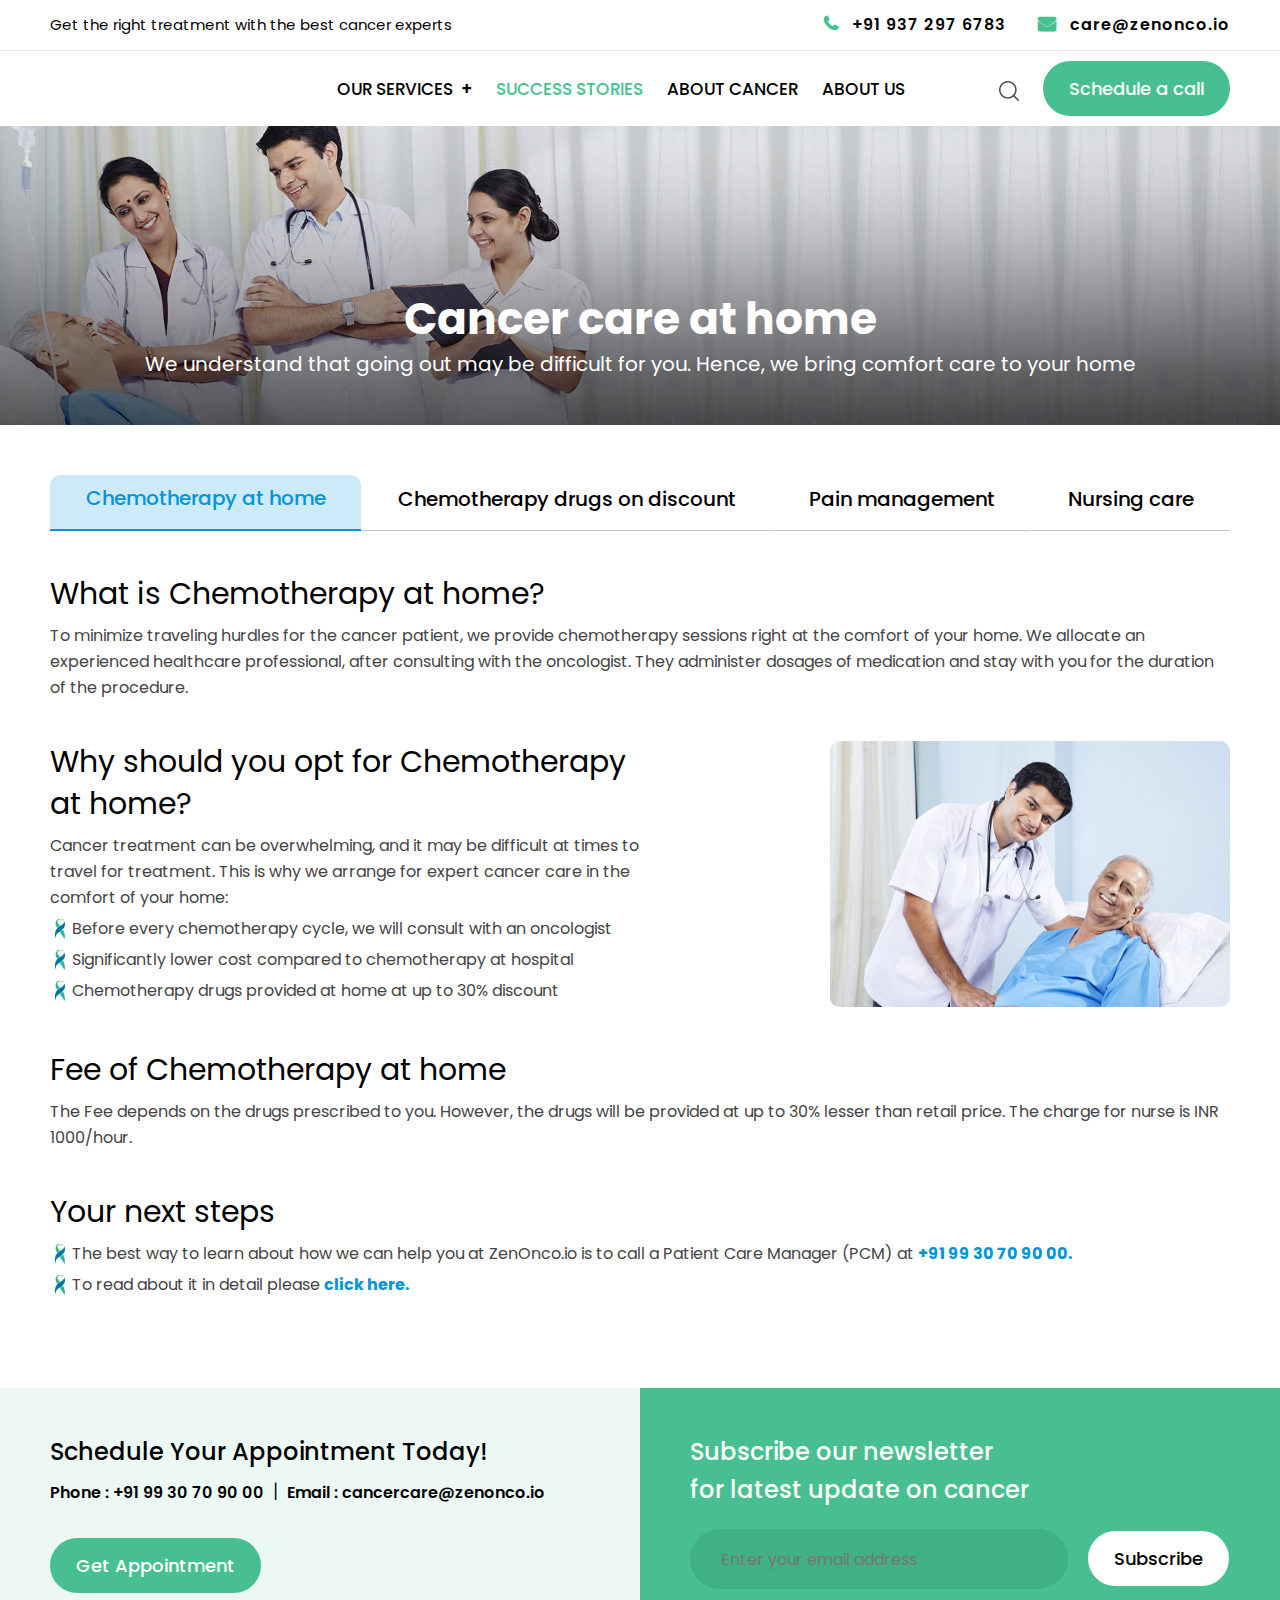
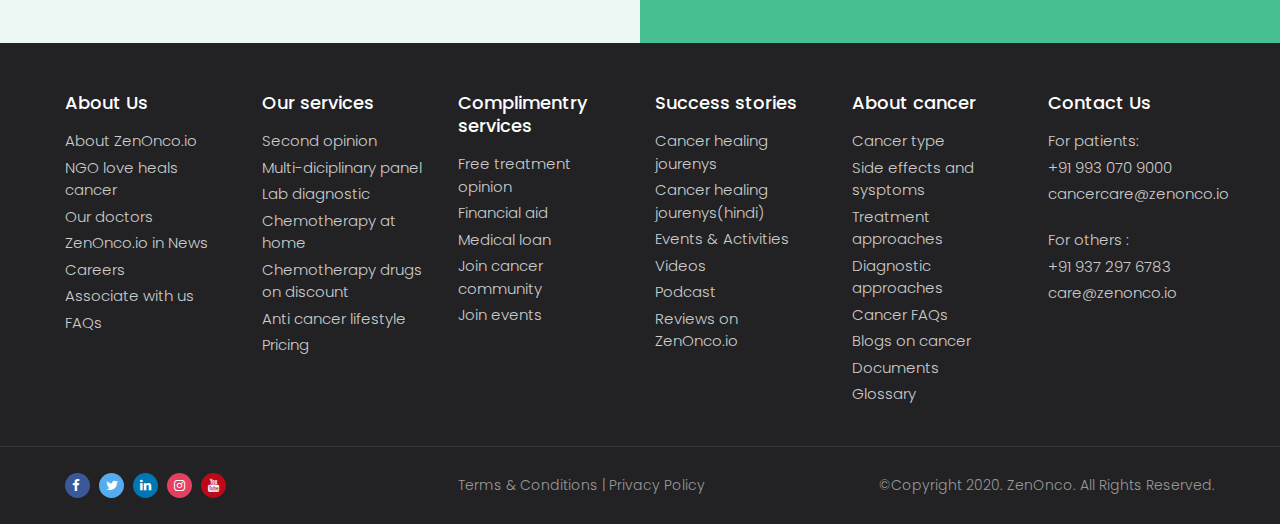
==== careathome.html @ b7532b8e "Add files via upload" ====
<!DOCTYPE html>
<html lang="en">
  <head>
    <meta charset="UTF-8" />
    <meta name="viewport" content="width=device-width, initial-scale=1.0" />
    <title>ZenOnco</title>
    <link rel="stylesheet" href="css/bootstrap.min.css" />
    <link rel="stylesheet" href="https://cdnjs.cloudflare.com/ajax/libs/font-awesome/4.7.0/css/font-awesome.min.css">
    <link rel="stylesheet" href="css/owl.carousel.min.css" />
    <link rel="stylesheet" href="css/owl.theme.default.min.css" />
    <link rel="stylesheet" href="css/animate.css">
    <link rel="stylesheet" href="css/main.css" />
    <link rel="stylesheet" href="responsive.css" />

  </head>
  <body >
    <!-- header -->
    <header>
        <div class="upper-nav">
          <nav class="navbar navbar-light">
              <p>Get the right treatment with the best cancer experts</p>
            <div class="ml-auto d-flex rt-nav">
              <a href="tel:+919372976783">
                <i class="fa fa-phone"></i>
                +91 937 297 6783
              </a>
              <a href="#">
                <i class="fa fa-envelope"></i>
                care@zenonco.io
              </a>
            </div>
          </nav>
        </div>
        <div class="navigation">          
            <nav class="navbar navbar-expand-lg navbar-light main-menu">
              <a class="navbar-brand" href="#">
                <img src="images/ZenOnco.png" alt="" />
              </a>
              <button
                class="navbar-toggler ml-auto"
                type="button"
                data-toggle="collapse"
                data-target="#navbarSupportedContent"
                aria-controls="navbarSupportedContent"
                aria-expanded="false"
                aria-label="Toggle navigation"
              >
                <span class="navbar-toggler-icon"></span>
              </button>
  
              <div class="collapse navbar-collapse" id="navbarSupportedContent">
                <ul class="navbar-nav ml-auto">
                  <li class="nav-item dropdown">
                      <a class="nav-link dropdown-toggle" href="#" dropdown-toggle" href="#" id="navbarDropdown" role="button" data-toggle="dropdown" aria-haspopup="true" aria-expanded="false">OUR SERVICES</a>
                   <!--    <div class="dropdown-menu" aria-labelledby="navbarDropdown">
                          <a class="dropdown-item" href="#">Action</a>
                          <a class="dropdown-item" href="#">Another action</a>
                          <div class="dropdown-divider"></div>
                          <a class="dropdown-item" href="#">Something else here</a>
                      </div> --> 
                  </li>
                  <li class="nav-item">
                    <a class="nav-link active" href="#">SUCCESS STORIES</a>
                  </li>
                  <li class="nav-item">
                    <a class="nav-link" href="#">ABOUT CANCER</a>
                  </li>
  
                  <li class="nav-item">
                    <a class="nav-link" href="#">ABOUT US</a>
                  </li>
                </ul>
                <ul class="ml-auto">
                    <li>
                        <a href="#">
                            <img src="images/icons/Search.png" alt="">
                        </a>
                        <button class="btn_common">Schedule a call</button>
                    </li>
                </ul>
              </div>
            </nav>
        </div>
    </header>
    <section class="sec_hero_banner">
        <img class="hero-banner" src="images/bg-careathome.jpg" alt="">
        <div class="banner-text wow fadeIn">
            <h2 class="wow fadeInDown" data-wow-duration="2s">Cancer care at home</h2>
            <p class="wow fadeInDown" data-wow-duration="2s">We understand that going out may be difficult for you. Hence, we bring comfort care to your home</p>

        </div>

    </section>
    <!-- main -->
    <section class="sec_multidisc">
        <nav id="tabs" class="tab_careathome">
            <div class="nav nav-tabs nav-fill" id="nav-tab" role="tablist">
                <a class="nav-item nav-link active" id="nav-home-tab" data-toggle="tab" href="#nav-home" role="tab" aria-controls="nav-home" aria-selected="true">Chemotherapy at home</a>
                <a class="nav-item nav-link" id="nav-profile-tab" data-toggle="tab" href="#nav-profile" role="tab" aria-controls="nav-profile" aria-selected="false">Chemotherapy drugs on discount</a>
                <a class="nav-item nav-link" id="nav-contact-tab" data-toggle="tab" href="#nav-contact" role="tab" aria-controls="nav-contact" aria-selected="false">Pain management</a>
                <a class="nav-item nav-link" id="nav-about-tab" data-toggle="tab" href="#nav-about" role="tab" aria-controls="nav-about" aria-selected="false">Nursing care</a>
            </div>
        </nav>
        <div class="tab-content" id="nav-tabContent">
            <div class="tab-pane show active" id="nav-home" role="tabpanel" aria-labelledby="nav-home-tab">
                <div class="info-block">
                    <h4 class="info-title">What is Chemotherapy at home?</h4>
                    <p class="info-desc">To minimize traveling hurdles for the cancer patient, we provide chemotherapy sessions right at the comfort of your home. We allocate an experienced healthcare professional, after consulting with the oncologist. They administer dosages of medication and stay with you for the duration of the procedure.</p>
                </div>
                <div class="info-block">
                    <div class="row">
                        <div class="col-md-6">
                            <h4 class="info-title">Why should you opt for Chemotherapy at home?</h4>
                            <p class="info-desc">Cancer treatment can be overwhelming, and it may be difficult at times to travel for treatment. This is why we arrange for expert cancer care in the comfort of your home:</p>
                            <p class="info-desc points">Before every chemotherapy cycle, we will consult with an oncologist</p>
                            <p class="info-desc points">Significantly lower cost compared to chemotherapy at hospital</p>
                            <p class="info-desc points">Chemotherapy drugs provided at home at up to 30% discount</p>
                        </div>
                        <div class="col-md-6">
                            <img class="info-img wow fadeInRight" src="images/careathome1.jpg" alt="care at home">
                        </div>
                    </div>
                </div>
                <div class="info-block">
                    <h4 class="info-title">Fee of Chemotherapy at home</h4>
                    <p class="info-desc">The Fee depends on the drugs prescribed to you. However, the drugs will be provided at up to 30% lesser than retail price. The charge for nurse is INR 1000/hour.</p>
                </div>
                <div class="info-block">
                    <h4 class="info-title">Your next steps</h4>
                    <p class="info-desc points">The best way to learn about how we can help you at ZenOnco.io is to call a Patient Care Manager (PCM) at <a href="tel:+919930709000">+91 99 30 70 90 00.</a></p>
                    <p class="info-desc points">To read about it in detail please <a href="#">click here.</a></p>
                </div>
            </div>
            <div class="tab-pane" id="nav-profile" role="tabpanel" aria-labelledby="nav-profile-tab">
                <div class="info-block">
                    <h4 class="info-title">Chemotherapy drugs on discount</h4>
                    <p class="info-desc">We deal in chemotherapy drugs and we also use generic medicines for cancer treatment. Our objective is to reduce the health care expenses for our customers. Our prices for chemotherapy drugs are most discounted  and we  have door delivery facility all over India.</p>
                </div>
                <div class="info-block">
                    <h4 class="info-title">Why should you go for Chemotherapy drugs on discount</h4>
                    <p class="info-desc">Cancer treatment can be very expensive, with a major portion being spent on chemotherapy drugs. We can help you with below in this regard:</p>
                    <p class="info-desc points">Getting chemotherapy drugs at up to 30% discount</p>
                    <p class="info-desc points">Delivering the drugs either at your home or directly to your hospital</p>
                    <p class="info-desc points">Also providing chemotherapy at home through nurses trained in cancer care (lower cost than hospital)</p>
                </div>
                <div class="info-block">
                    <h4 class="info-title">Fee of Chemotherapy at home:</h4>
                    <p class="info-desc">The Fee of chemotherapy nurses ranges from Rs 2,000 to 6,000 per cycle.</p>
                </div>
                <div class="info-block">
                    <h4 class="info-title">Your next steps:</h4>
                    <p class="info-desc points">The best way to learn about how we can help you at ZenOnco.io is to call a Patient Care Manager (PCM) at <a href="tel:+919930709000">+91 99 30 70 90 00.</a></p>
                    <p class="info-desc points">To read about generic and branded drugs in detail please <a href="#">click here.</a></p>
                </div>
            </div>
            <div class="tab-pane" id="nav-contact" role="tabpanel" aria-labelledby="nav-contact-tab">
                <div class="info-block">
                    <h4 class="info-title">What is Cancer Pain Management?</h4>
                    <p class="info-desc">Nearly half of the patients with cancer feel pain that can manifest in different ways. Pain may be short-lived or long-lasting, mild or extreme, or in one or more organs and even bones may be affected. Because your pain is unique, we tailor cancer pain management care plans to fit your needs.</p>
                </div>
                <div class="info-block">
                    <h4 class="info-title">Why should you opt for Cancer pain management?</h4>
                    <p class="info-desc">Cancer treatment can have multiple side effects including pain, vomiting, nausea. We can help you with below in this regard:</p>
                    <p class="info-desc points">Reduce side effects of cancer treatment and improve quality of life through palliative care</p>
                    <p class="info-desc points">Expert pain management medicine and therapies, including NSAIDs like morphine</p>
                    <p class="info-desc points">Registered nurses trained in cancer care for dressing, cleaning chemo PICC line & port, checking vitals, etc</p>
                </div>
                <div class="info-block">
                    <h4 class="info-title">Fee of Pain Management:</h4>
                    <p class="info-desc">The Fee of pain management depends on the type of treatment and pain management medicines required. The fee of a pain management nurse starts from Rs 1,000 per hour / day, depending on the city.</p>
                </div>
                <div class="info-block">
                    <h4 class="info-title">Your next steps</h4>
                    <p class="info-desc points">The best way to learn about how we can help you at ZenOnco.io is to call a Patient Care Manager (PCM) at <a href="tel:+919930709000">+91 99 30 70 90 00.</a></p>
                    <p class="info-desc points">To read about Pain management in detail please <a href="#">click here.</a></p>
                </div>
            </div>
            <div class="tab-pane" id="nav-about" role="tabpanel" aria-labelledby="nav-about-tab">
                <div class="info-block">
                    <h4 class="info-title">What is Nursing Care at Home?</h4>
                    <p class="info-desc">At ZenOnco.io Nursing Care at Home, we ensure patients receive quality healthcare in the comfort of their home. Home nursing programs are comprised of physicians, nurses, and physiotherapists who undergo rigorous training and are properly confirmed by senior doctors. We also conduct laboratory tests at ZenOnco.io. It is our intention to make healthcare for our patients more available.</p>
                </div>
                <div class="info-block">
                    <h4 class="info-title">Why should you go for Nursing Care?</h4>
                    <p class="info-desc">Nursing Care at Home offers an economical option, saving time and money on hospital visits. It is a treatment offered to all those in need, in the comfort of their homes. Some of the benefits of our cancer nursing care are:</p>
                    <p class="info-desc points">Promotes healing and reduces the risk of infections</p>
                    <p class="info-desc points">More affordable than in-hospital care</p>
                    <p class="info-desc points">Customized and personalised</p>
                </div>
                <div class="info-block">
                    <h4 class="info-title">Fee of Nursing Care at Home:</h4>
                    <p class="info-desc">The total fee of cancer nursing care depends on your location, duration of care required and treatments required. However it starts from INR 1000 per hour. </p>
                </div>
                <div class="info-block">
                    <h4 class="info-title">Your next steps</h4>
                    <p class="info-desc points">The best way to learn about how we can help you at ZenOnco.io is to call a Patient Care Manager (PCM) at <a href="tel:+919930709000">+91 99 30 70 90 00.</a></p>
                    <p class="info-desc points">To read about Cancer Nursing Care in detail please <a href="#">click here.</a></p>
                </div>
            </div>
        </div>
     
    </section>

    <div class="cus-tab d-none">
        <a href="#">Chemotherapy at home</a>
        <a href="#">Chemotherapy drugs on discount</a>
        <a href="#">Pain management</a>
        <a href="#">Nursing care</a>
    </div>

    <!-- section subscribe -->     
    <section class="sec_subscribe">
        <div class="row">
            <div class="col-lg-6 newsletter_cont">
                <h4 class="title">Schedule Your Appointment Today!</h4>
                <div>
                    <a class="news-link" href="tel:+919930709000">Phone : +91 99 30 70 90 00</a>
                    <span class="news-link-splitter">|</span>
                    <a class="news-link" href="mailto:cancercare@zenonco.io">Email : cancercare@zenonco.io</a>
                    <button class="btn_common">Get Appointment</button>
                </div>
            </div>
            <div class="col-lg-6 apnmnt_cont">
                <h4 class="title">Subscribe our newsletter</h4>
                <h4 class="title">for latest update on cancer</h4>
                <div class="frm-subs">
                    <input type="text" placeholder="Enter your email address">
                    <button class="btn_common">Subscribe</button>
                </div>
                
                
            </div>
        </div>
    </section> 
    
    <!-- footer -->
    <footer class="footer pt-5 pb-3">
        <div class="wrapper">
        <div class="row">
            <div class="col-sm-6 col-md-6 col-lg-2">
                <h4>About Us</h4>
                <ul class="ft-list">
                    <li class="ft-item"><a href="#" class="ft-link">About ZenOnco.io</a></li>
                    <li class="ft-item"><a href="#" class="ft-link">NGO love heals cancer</a></li>
                    <li class="ft-item"><a href="#" class="ft-link">Our doctors</a></li>
                    <li class="ft-item"><a href="#" class="ft-link">ZenOnco.io in News</a></li>
                    <li class="ft-item"><a href="#" class="ft-link">Careers</a></li>
                    <li class="ft-item"><a href="#" class="ft-link">Associate with us</a></li>
                    <li class="ft-item"><a href="#" class="ft-link">FAQs</a></li>
                </ul>
            </div>
            <div class="col-sm-6 col-md-6 col-lg-2">
                <h4>Our services</h4>
                <ul class="ft-list">
                    <li class="ft-item"><a href="#" class="ft-link">Second opinion</a></li>
                    <li class="ft-item"><a href="#" class="ft-link">Multi-diciplinary panel</a></li>
                    <li class="ft-item"><a href="#" class="ft-link">Lab diagnostic</a></li>
                    <li class="ft-item"><a href="#" class="ft-link">Chemotherapy at home</a></li>
                    <li class="ft-item"><a href="#" class="ft-link">Chemotherapy drugs on discount</a></li>
                    <li class="ft-item"><a href="#" class="ft-link">Anti cancer lifestyle</a></li>
                    <li class="ft-item"><a href="#" class="ft-link">Pricing</a></li>
                </ul>
            </div>
            <div class="col-sm-6 col-md-6 col-lg-2">
                <h4>Complimentry services</h4>
                <ul class="ft-list">
                    <li class="ft-item"><a href="#" class="ft-link">Free treatment opinion</a></li>
                    <li class="ft-item"><a href="#" class="ft-link">Financial aid</a></li>
                    <li class="ft-item"><a href="#" class="ft-link">Medical loan</a></li>
                    <li class="ft-item"><a href="#" class="ft-link">Join cancer community</a></li>
                    <li class="ft-item"><a href="#" class="ft-link">Join events</a></li>
                </ul>
            </div>
            <div class="col-sm-6 col-md-6 col-lg-2">
                <h4>Success stories</h4>
                <ul class="ft-list">
                    <li class="ft-item"><a href="#" class="ft-link">Cancer healing jourenys</a></li>
                    <li class="ft-item"><a href="#" class="ft-link">Cancer healing jourenys(hindi)</a></li>
                    <li class="ft-item"><a href="#" class="ft-link">Events & Activities</a></li>
                    <li class="ft-item"><a href="#" class="ft-link">Videos</a></li>
                    <li class="ft-item"><a href="#" class="ft-link">Podcast</a></li>
                    <li class="ft-item"><a href="#" class="ft-link">Reviews on ZenOnco.io</a></li>
                </ul>
            </div>
            <div class="col-sm-6 col-md-6 col-lg-2">
                <h4>About cancer</h4>
                <ul class="ft-list">
                    <li class="ft-item"><a href="#" class="ft-link">Cancer type</a></li>
                    <li class="ft-item"><a href="#" class="ft-link">Side effects and sysptoms</a></li>
                    <li class="ft-item"><a href="#" class="ft-link">Treatment approaches</a></li>
                    <li class="ft-item"><a href="#" class="ft-link">Diagnostic approaches</a></li>
                    <li class="ft-item"><a href="#" class="ft-link">Cancer FAQs</a></li>
                    <li class="ft-item"><a href="#" class="ft-link">Blogs on cancer</a></li>
                    <li class="ft-item"><a href="#" class="ft-link">Documents</a></li>
                    <li class="ft-item"><a href="#" class="ft-link">Glossary</a></li>
                </ul>
            </div>
            <div class="col-sm-6 col-md-6 col-lg-2">
                <h4>Contact Us</h4>
                <ul class="ft-list">
                    <li class="ft-item"><a href="#" class="ft-link">For patients: </a></li>
                    <li class="ft-item">
                        <a class="ft-link" href="tel:+919930709000">                       
                        +91 993 070 9000
                        </a>
                    </li>
                    <li class="ft-item">
                        <a class="ft-link" href="mailto:cancercare@zenonco.io">                           
                            cancercare@zenonco.io
                        </a>
                    </li>
                    <br>
                    <li class="ft-item"><a href="#" class="ft-link">For others :</a></li>
                    <li class="ft-item">
                        <a class="ft-link" href="tel:+919372976783">                           
                            +91 937 297 6783
                        </a>
                    </li>
                    <li class="ft-item">
                        <a class="ft-link" href="mailto:care@zenonco.io">                            
                            care@zenonco.io
                        </a>
                    </li>
                </ul>
            </div>
        </div>
        </div>
        <hr style="background: #373739;height: 1px;border: none;"> 
        <div class="wrapper copyright">
            <div class="row">
                <div class="col-md-4 cr-item">
                    <ul class="social-list">
                        <li class="social-item" ><a href="#" class="facebook"><i class="fa fa-facebook"></i></a></li>
                        <li class="social-item"><a href="#" class="twitter"><i class="fa fa-twitter"></i></a></li>
                        <li class="social-item"><a href="#" class="linkedin"><i class="fa fa-linkedin"></i></a></li>
                        <li class="social-item"><a href="#" class="instagram"><i class="fa fa-instagram"></i></a></li>
                        <li class="social-item"><a href="#" class="youtube"><i class="fa fa-youtube"></i></a></li>
                    </ul>
                </div>
                <div class="col-md-4 cr-item">
                    <a class="tac" href="#">Terms & Conditions</a><span> | </span>
                    <a class="tac" href="#">Privacy Policy</a>
                </div>
                <div class="col-md-4 ml-auto cr-item">
                    <div class="float-md-right">
                        &copy;Copyright 2020. ZenOnco. All Rights Reserved.
                    </div>                    
                </div>
            </div>
        </div>
    </footer>

<script src="js/jquery.min.js"></script>
<script src="js/bootstrap.min.js"></script>
<script src="js/popper.min.js"></script>
<script src="js/owl.carousel.min.js"></script>
<script src="js/wow.js"></script>
<script>
    wow = new WOW(
      {
        animateClass: 'animated',
        offset:       100,
        
        callback:     function(box) {
          console.log("WOW: animating <" + box.tagName.toLowerCase() + ">")
        }
      }
    );
    wow.init();
    document.getElementById('moar').onclick = function() {
      var section = document.createElement('section');
      section.className = 'section--purple wow fadeInDown';
      this.parentNode.insertBefore(section, this);
    };
</script>

  </body>
</html>
---- css/main.css ----
@import url("https://fonts.googleapis.com/css2?family=Alex+Brush&display=swap");
@import url("https://fonts.googleapis.com/css2?family=Ropa+Sans:ital@1&display=swap");
@font-face {
  font-family: Poppins-Light;
  src: url(../fonts/Poppins-Light.ttf);
}
@font-face {
  font-family: Poppins-SemiBold;
  src: url(../fonts/Poppins-SemiBold.ttf);
}
@font-face {
  font-family: Poppins-Regular;
  src: url(../fonts/Poppins-Regular.ttf);
}
@font-face {
  font-family: Poppins-Medium;
  src: url(../fonts/Poppins-Medium.ttf);
}
@font-face {
  font-family: Poppins-Italic;
  src: url(../fonts/Poppins-Italic.ttf);
}
@font-face {
  font-family: Poppins-LightItalic;
  src: url(../fonts/Poppins-LightItalic.ttf);
}
@font-face {
  font-family: Poppins-Bold;
  src: url(../fonts/Poppins-Bold.ttf);
}
:root {
  --primary-clr: #ffffff;
  --secondary-clr: #0194da;
  --bg-1: #3bbd9e;
  --bg-2: #222222;
  --bg-3: #a5a5a5;
  --hover-1: 230px;
  --hover-2: 55px;
}

::placeholder {
  opacity: 1;
}
:-webkit-input-placeholder {
  color: #fff;
  opacity: 1;
}
::-ms-input-placeholder {
  opacity: 1;
}

*:focus {
  outline: none;
}
button:focus {
  outline: 0 !important;
}
body {
  font-family: Poppins-Light, sans-serif;
  font-size: 13px;
  color: #fff;
}
img {
  max-width: 100%;
}
ul {
  padding: 0;
  margin: 0;
  list-style: none;
}
a {
  text-decoration: none !important;
}

.navbar-brand {
  padding: 0;
  flex: 1 0 auto;
}
.logo {
  max-width: 150px;
}
.read-more {
  color: #0194da !important;
}

.row {
  margin-left: 0px;
  margin-right: 0px;
}
/*
.navbar-collapse {
  padding: 0 1rem;
}
*/
.navbar-light .navbar-toggler-icon {
  background-image: url("data:image/svg+xml;charset=utf8,%3Csvg viewBox='0 0 32 32' xmlns='http://www.w3.org/2000/svg'%3E%3Cpath stroke='rgba(72,191,145,1)' stroke-width='2' stroke-linecap='round' stroke-miterlimit='10' d='M4 8h24M4 16h24M4 24h24'/%3E%3C/svg%3E");
}
.navbar-light .navbar-toggler {
  border-color: #48bf91;
}

/**/
.navigation {
  /*
  background: linear-gradient(
    90deg,
    rgba(20, 117, 162, 1) 27%,
    rgba(32, 186, 150, 1) 87%
  ); */
  background: #fff;
  padding: 10px 50px;
}
.navigation .btn_common {
  margin-left: 1rem;
  margin-top: 0;
  background: #48bf91;
  border-color: #48bf91;
}
.navbar-light .navbar-nav .nav-link {
  font-family: Poppins-Medium;
  color: #000;
  font-size: 17px;
  line-height: 48px;
  letter-spacing: 0px;
  padding: 0px;
}

.navbar-light .navbar-nav .active > .nav-link,
.navbar-light .navbar-nav .nav-link.active,
.navbar-light .navbar-nav .nav-link.show,
.navbar-light .navbar-nav .show > .nav-link {
  color: #48bf91;
}
.navbar-light .navbar-nav .nav-link:focus,
.navbar-light .navbar-nav .nav-link:hover {
  color: #48bf91;
}
.navbar.main-menu {
  padding: 0px;
}

.main-menu .nav-item {
  margin-right: 2rem;
}
.main-menu .nav-item:last-child {
  margin-right: 0px;
}

.dropdown-toggle::after {
  font-family: Poppins-SemiBold;
  content: " + ";
  display: inline-block;
  margin-left: 8px;
  border: none;
  vertical-align: initial;
  font-weight: 400;
}
.navbar-light .navbar-brand {
  max-width: 250px;
}
.navbar-brand img {
  max-width: 250px;
}
.upper-nav {
  padding: 5px 50px;
  border-bottom: 1px solid #e5e5e5;
}
.upper-nav .navbar {
  padding-left: 0;
  padding-right: 0;
}
.upper-nav p {
  font-family: Poppins-Regular;
  font-size: 15px;
  color: #000000;
  margin: 0;
}
.rt-nav {
  align-items: center;
  flex-wrap: wrap;
}
.rt-nav a {
  font-family: Poppins-SemiBold;
  color: #000;
  margin-right: 2rem;
  font-size: 16px;
  letter-spacing: 1px;
  text-align: right;
}
.rt-nav a:last-child {
  margin-right: 0px;
}
.rt-nav a .fa {
  font-size: 18px;
  font-weight: 600;
  color: #48bf91;
  margin-right: 8px;
}

.footer {
  background: #222224;
}
.footer h4 {
  /* font-size: 1rem; */ /* to make it 6*2*/
  font-family: Poppins-Medium;
  font-size: 18px;
  margin-bottom: 1rem;
  color: #fff;
  line-height: 23px;
}
.footer p {
  color: var(--bg-3);
  font-size: 11px;
  font-weight: 500;
  margin-bottom: 0.25rem;
}
.ft-list {
  margin-bottom: 1.5rem;
}
.ft-item {
  margin-bottom: 0.25rem;
}
.ft-link {
  color: #ccc;
  font-size: 15px;
}
.ft-link:hover {
  color: #fff;
}
.fa.social-icons {
  margin-right: 5px;
}
.social-list {
  /*  margin-top: 1rem;*/
}
.social-list a.facebook {
  background: #3b5999;
}
.social-list a.twitter {
  background: #55acee;
}
.social-list a.instagram {
  background: #e4405f;
}
.social-list a.linkedin {
  background: #0077b5;
}
.social-list a.youtube {
  background: #bd081c;
}
.social-list .social-item {
  display: inline-block;
  margin-right: 5px;
}
.social-list .social-item:last-child {
  margin-right: 0px;
}
.social-item a {
  display: inline-block;
  background: var(--bg-3);
  color: #fff;
  width: 25px;
  height: 25px;
  padding: 3px 7px;
  font-size: 13px;
  border-radius: 100%;
}

.copyright {
  padding-top: 10px !important;
  padding-bottom: 10px !important;
  font-family: Poppins-Light;
  color: #999;
  font-size: 14px;
}
.copyright .cr-item {
  align-self: center;
}
.cr-item .tac {
  font-family: Poppins-Light;
  color: #999;
  font-size: 14px;
}
.footer img {
  max-width: 200px;
}
.sec_hero_banner {
  position: relative;
  top: 0;
  left: 0;
}
.hero-banner {
  width: 100%;
  object-fit: cover;
  min-height: 440px;
}
.banner-text {
  position: absolute;
  bottom: 10%;
  left: 50%;
  transform: translate(-50%, 0%);
  width: 100%;
}
.banner-text h2 {
  font-family: Poppins-Bold;
  font-size: 44px;
  text-align: center;
  line-height: 1;
}
.banner-text p {
  font-family: Poppins-Regular;
  font-size: 20px;
  text-align: center;
}
.gradient-text {
  background: -webkit-linear-gradient(
    rgba(20, 117, 162, 1),
    rgba(32, 186, 150, 1)
  );
  -webkit-background-clip: text;
  -webkit-text-fill-color: transparent;
}
.sec_doc {
  background: #f2f2f2;
}
.sec_doc .btn-filter {
  display: none;
}
.sec_doc .filter-toggle {
  font-family: Poppins-Medium;
  margin-right: 10px;
  padding: 8px 16px;
  border-radius: 24px;
  color: var(--secondary-clr);
  background: #fff;
  border: 2px solid var(--secondary-clr);
  font-weight: 500;
  font-size: 16px;
  transition: all 500ms ease;
  width: 100px;
}
.sec_doc h2 {
  font-family: Poppins-SemiBold;
  color: var(--secondary-clr);
  font-size: 36px;
  letter-spacing: 0;
  text-shadow: 4.226px 9.063px 10px rgba(0, 0, 0, 0.05);
  text-align: left;
}
.txt-light {
  font-family: Poppins-Regular;
}
.frm-oncologist {
  margin-top: 1rem;
  text-align: left;
}
.frm-oncologist input,
.frm-oncologist select,
.frm-oncologist button {
  font-family: Poppins-Regular;
  font-size: 14px;
  width: 15%;
  border-radius: 26px;
  border: 1px solid #fff;
  -webkit-appearance: none;
  -moz-appearance: none;
  appearance: none;
  margin-right: 1rem;
  padding: 15px 20px;
  background: #fff;
  box-shadow: 2px 2px 3px 1px #ddd;
  color: #666666;
}
.frm-oncologist select {
  background-image: url("../images/arrow.png");
  background-position: right 15px center;
  background-repeat: no-repeat;
  background-size: 15px 15px;
}
.frm-oncologist button {
  font-family: Poppins-Medium;
  color: #fff;
  background: var(--secondary-clr);
  border-color: var(--secondary-clr);
  letter-spacing: 0px;
  font-size: 16px;
  text-align: center;
  border-radius: 26px;
  min-width: 145px;
  padding: 13px 25px;
}
.reset-button {
  display: inline-block;
}
.frm-oncologist .btn-reload {
  padding-top: 5px;
  color: var(--secondary-clr);
  font-size: 16px;
}
.card-dr {
  background: #fff;
  color: var(--secondary-clr);
  padding: 10px;
  border-radius: 4px;
  margin-top: 20px;
  text-align: left;
}
.dr-profile {
  align-self: center;
  max-width: 225px;
  padding-right: 0px;
  padding-left: 0px;
}
.dr-profile .dr-img {
  /* max-width: 100%; */ /* to make it mobile fix*/
  max-width: 100%;
  border-radius: 8px;
  position: relative;
  top: 0;
  left: 0;
}
.dr-profile .watermark {
  position: absolute;
  top: 60%;
  left: 50%;
  transform: translate(-50%);
  max-width: 160px;
}
.card-dr .dr-info,
.card-dr .dr-booking {
  padding: 10px;
  align-self: center;
}
.dr-info h4 {
  font-family: Poppins-SemiBold;
  font-size: 20px;
  margin-bottom: 5px;
  color: #333;
  letter-spacing: 0px;
}
.dr-info h5 {
  font-family: Poppins-SemiBold;
  font-size: 16px;
  margin-bottom: 1rem;
  color: #1fb995;
  text-transform: uppercase;
  letter-spacing: 0px;
}
.dr-info p {
  font-family: Poppins-Regular;
  margin-bottom: 10px;
  color: #666666;
  font-size: 15px;
  font-weight: 400;
}
.dr-info .dr-exp {
  display: none;
}
.dr-info .list-icons {
  margin-right: 5px;
}
.dr-booking p {
  font-family: Poppins-Medium;
  font-size: 16px;
  margin-bottom: 10px;
  color: #333;
}
.dr-info p.txt-b,
.dr-booking p.txt-b {
  color: var(--secondary-clr);
}
.dr-booking .dr-loc {
  margin-top: 1rem;
}
.dr-info .fa {
  margin-right: 5px;
  font-size: 16px;
  width: 20px;
  color: var(--bg-1) !important;
}
.dr-booking .fa {
  margin-right: 5px;
  font-size: 19px;
  color: #000 !important;
}

.dr-booking button {
  margin-right: 10px;
  padding: 5px 8px;
  border-radius: 23px;
  width: 124px;
  color: var(--secondary-clr);
  background: #fff;
  border: 2px solid var(--secondary-clr);
  font-size: 15px;
  height: 45px;
}
.dr-booking button:last-child {
  margin-right: 0px;
}
.dr-booking button.inverse {
  color: #fff;
  background: var(--secondary-clr);
}

.btn-nav {
  text-align: center;
}
.btn-nav li {
  display: inline-block;
  margin: 0 0.5em;
}
.btn-nav li a {
  display: inline-block;
  width: 16px;
  height: 16px;
  font-size: 0;
  text-indent: 100%;
  white-space: nowrap;
  overflow: hidden;
  outline: none;
  box-sizing: border-box;
  transition: 0.2s ease-in-out;
}

.sbn .btn-nav li a {
  border: 2px solid #fff;
  border-radius: 50%;
  background: #b2dff4;
}
.sbn .btn-nav li a:hover,
.sbn .btn-nav li a.is-active {
  background-color: #80c9ec;
}
.search {
  color: #333;
  background: var(--background);
  width: auto;
  height: var(--height);
  position: relative;
  overflow: hidden;
  border-radius: var(--border-radius);
  box-shadow: 0 10px 30px rgba(#414856, 0.05);
  display: flex;
  justify-content: center;
  align-items: center;
}
.search input[type="text"] {
  position: relative;
  width: var(--height);
  height: var(--height);
  font: 400 16px "Varela Round", sans-serif;
  color: var(--text-color);
  border: 0;
  box-sizing: border-box;
  outline: none;
  padding: 0 0 0 40px;
  transition: width 0.6s ease;
  z-index: 10;
  opacity: 0;
  cursor: pointer;
  border: 1px solid #333;
}
.search input[type="text"]:focus {
  z-index: 0;
  opacity: 1;
  width: var(--width);
}
.search .symbol {
  height: 55px;
  width: 40px;
  position: absolute;
  top: 0;
  z-index: 1;
  display: flex;
  justify-content: center;
  align-items: center;
}
.trans-search {
}
.trans-search .cust-input {
  width: 0;
  padding: 8px 10px;

  transition: all 0.6s ease;
}
.trans-search .cust-search {
  background: var(--bg-1);
  border: 1px solid var(--bg-1);
  padding: 8px 10px;
  margin-left: -39px;
}
/* section stories */
.sec_stories,
.storires-cards,
.sec_events {
  padding: 20px 100px;
}
.sec_stories h2 {
  font-family: Poppins-SemiBold;
  color: var(--secondary-clr);
  font-size: 36px;
  letter-spacing: 0;
  text-shadow: 4.226px 9.063px 10px rgba(0, 0, 0, 0.05);
  text-transform: capitalize;
  padding-left: 1rem;
  flex-basis: 60%;
  align-self: center;
  margin-bottom: 0px;
}

.filter-box {
  transition: transform 0.6s;
  display: flex;
}
.Filter {
  position: absolute;
  left: 0px;
  top: 0px;
  width: 1920px;
  height: 2814px;
  z-index: 293;
}
.Group_2 {
  position: absolute;
  left: 0px;
  top: 0px;
  width: 1920px;
  height: 2814px;
  z-index: 292;
}
.Filter {
  font-size: 18px;
  font-family: "Poppins";
  color: rgb(1, 148, 218);
  line-height: 2.333;
  position: absolute;
  left: 1724.656px;
  top: 174.503px;
  z-index: 291;
}
.Rounded_Rectangle_13_copy {
  background-color: rgb(0, 0, 0);
  position: absolute;
  left: 1694px;
  top: 185px;
  width: 23px;
  height: 21px;
  z-index: 290;
}

.sec_stories .filter-stories {
  font-family: Poppins-Medium;
  margin-right: 10px;
  padding: 5px 20px;
  border-radius: 24px;
  width: auto;
  color: var(--secondary-clr);
  background: #fff;
  border: 2px solid var(--secondary-clr);
  font-weight: 500;
  font-size: 18px;
  height: 45px;
  transition: all 500ms ease;
}
.sec_stories .filter-stories:before {
  content: url("../images/icons/filter2.png");
  vertical-align: middle;
  margin-right: 5px;
}
.sec_stories .filter-stories:hover {
  background: #0194da;
  color: #fff;
}
.sec_stories .filter-stories:hover:before {
  content: url("../images/icons/filter2-hover.png");
  vertical-align: middle;
}
.filter-container {
  display: none;
  z-index: 1;
  background: #fff;
  opacity: 1;
  position: relative;
  top: 0;
  left: 0;
  transition: transform 0.3s;
}
.filter-container h2 {
  font-family: Poppins-SemiBold;
  font-size: 24px;
  color: #084460;
}
.filter-tag {
  padding-left: 1rem;
}

.filter-container .btn-close {
  border: 2px solid #999;
  font-size: 20px;
  color: #999999 !important;
  border-radius: 100%;
  width: 44px;
  display: inline-block;
  height: 44px;
  text-align: center;
  padding: 4px;
  cursor: pointer;
  margin-right: 10px;
  transition: transform 0.3s;
}
.filter-container .btn-close:hover {
  background: #f9f9f9;
}
.filter-container .btn-close img {
  width: 20px;
  height: 20px;
}
.filter-container p {
  font-family: Poppins-SemiBold;
  color: #333333;
  font-size: 18px;
}

.filter-fld {
  font-family: Poppins-Regular;
  padding: 5px 20px;
  background-color: rgb(236, 236, 236);
  border: 1px solid rgb(236, 236, 236);
  border-radius: 15px;
  display: inline-block;
  margin-bottom: 10px;
  margin-right: 10px;
  color: #333;
  font-size: 13px;
}
.filter-fld.tag-pink {
  background: #f880da !important;
  border-color: #f880da;
  color: #fff;
}
.filter-fld.tag-blue {
  background: #039dba !important;
  border-color: #039dba;
  color: #fff;
}
.filter-fld.tag-lgblue {
  background: #0194da !important;
  border-color: #0194da;
  color: #fff;
}
.filter-fld.tag-orange {
  background: #f88625 !important;
  border-color: #f88625;
  color: #fff;
}
.filter-fld.tag-purple {
  background: #a887c0 !important;
  border-color: #a887c0;
  color: #fff;
}
.filter-fld.tag-blue2 {
  background: #3882db !important;
  border-color: #3882db;
  color: #fff;
}

.splitter {
  width: 100%;
  display: block;
  border-top: 1px dashed #ccc;
}
.wrapper {
  padding: 0 100px;
}

.homewrapper {
  padding: 50px 100px;
  text-align: center;
}
.homewrapper .title {
  font-family: Poppins-Medium;
  font-size: 48px;
  text-align: center;
}
.homewrapper .para {
  font-family: Poppins-Regular;
  text-align: center;
  font-size: 20px;
  margin-bottom: 2rem !important;
}
.storires-cards {
  padding-bottom: 50px !important;
  text-align: left;
}
.sec_stories .homewrapper,
.storires-cards.homewrapper {
  padding: 20px 50px;
}
.st-card-img {
  overflow: hidden;
}
.st-card-img img {
  width: 100%;
  border-radius: 10px;
  transition: 0.5s all ease-in-out;
}

.story-card:hover img {
  transform: scale(1.25);
}

.storires-cards .st-card-filter {
  padding: 10px 0;
}
.story-card {
  margin-bottom: 40px;
}
.st-card-filter .filter-fld {
  font-size: 12px;
  padding: 4px 10px;
}
.st-card-desc h5 {
  font-size: 18px;
  font-family: Poppins-Medium;
  color: #111111;
}
.st-card-desc p {
  font-family: Poppins-Regular;
  font-size: 14px;
  color: #666666;
}
.st-card-desc .more {
  display: none;
}
.st-card-desc .morebtn {
  color: #0194da;
  cursor: pointer;
}

.Rounded_Rectangle_13 {
  border-radius: 10px;
  background-color: rgb(236, 236, 236);
  position: absolute;
  left: 112px;
  top: 258px;
  width: 401px;
  height: 267px;
  z-index: 21;
}

.sec_care {
  background: #1fb995;
}
.sec_care .care-card-cont {
  max-width: 1200px;
  margin: 0 auto;
  margin-top: 3rem;
}
.sec_care .care-cards {
  background: #fff;
  padding: 10px;
  border-radius: 10px;
  max-width: 375px;
  margin: 0 auto;
}
.care-cards img {
  border-radius: 10px;
  width: 100%;
}
.sec_care .care-title {
  font-family: Poppins-SemiBold;
  font-size: 24px;
  color: #ffffff;
  margin-top: 1.5rem;
}

/*
.sec_care img {
  max-width: 100%;
}
.sec_care .care-card {
  background: #fff;
  padding: 10px;
  border-radius: 10px;
}

.care-card [class*="col-"] {
  padding: 0px;
}
.care-card .care-img {
  max-width: 225px;
}
.care-card .care-info {
  padding-left: 5px;
}
.care-info p,
.care-info h5 {
  text-align: left;
}
.care-info h5 {
  color: #111111;
  font-family: Poppins-SemiBold;
  font-size: 28px;
  margin-top: 20px;
}
.care-info p {
  color: #333333;
  font-family: Poppins-Regular;
  font-size: 16px;
  margin-bottom: 5px;
  line-height: 1.25;
  display: list-item;
  margin-left: 10px;
}
*/
.sec_lifestyle {
  background: #fefefe;
  color: #0194da;
}
.sec_lifestyle .title {
  font-family: Poppins-Medium;
  font-size: 48px;
}
.sec_lifestyle .para {
  width: 60%;
  margin: 0 auto;
  color: #333333;
  font-size: 16px;
}
.sec_lifestyle .life-splitter {
  font-size: 20px;
  vertical-align: middle;
  margin: 0 5px;
}
.sec_lifestyle .slider-card,
.sec_diag_test .slider-card {
  max-width: 400px;
}
.card-lifestyle {
  border-radius: 10px;
  box-shadow: 0px 5px 38px 0px rgba(0, 0, 0, 0.08);
  background: #fff;
  overflow: hidden;
}
.card-lifestyle img {
  border-top-right-radius: 10px;
  border-top-left-radius: 10px;
  width: 100%;
  min-height: 200px;
  object-fit: cover;
}
.card-lifestyle .card-lifestyle-info {
  padding: 2rem;
  text-align: left;
}
.card-lifestyle-info h4 {
  font-family: Poppins-SemiBold;
  font-size: 24px;
  color: #333333;
  margin-bottom: 20px;
}

.card-lifestyle-info p {
  font-family: Poppins-Regular;
  font-size: 17px;
  color: #666666;
}
.card-lifestyle-info p .fa {
  color: #09e5ab;
  font-size: 20px;
  margin-right: 7px;
}
.card-lifestyle .b-card {
  text-align: center;
  background: #0194da;
  border-bottom-left-radius: 10px;
  border-bottom-right-radius: 10px;
}
.card-lifestyle .b-card h4 {
  font-family: Poppins-SemiBold;
  font-size: 24px;
  color: #fff;
}
.sec_talk_warriors {
  background: url("../images/Talk-to-Cancer-Warriors.jpg") no-repeat;
  background-size: cover;
  padding: 120px 100px;
}
.sec_talk_warriors .joincommunity {
  margin-left: 40%;
}
.sec_talk_warriors h4 {
  font-size: 50px;
  font-family: "Alex Brush", cursive;
  margin-bottom: 1.75rem;
}

.sec_talk_warriors h2 {
  font-size: 60px;
  font-family: Poppins-Regular;
  margin-bottom: 2rem;
}
.sec_talk_warriors p {
  font-size: 20px;
  font-family: Poppins-Light;
  margin-bottom: 1.75rem;
  line-height: 1.6;
}
.sec_talk_warriors .btn-joincomm {
  display: inline-block;
  background-color: rgb(255, 255, 255);
  font-family: Poppins-Medium;
  font-size: 18px;
  border: 1px solid #fff;
  -webkit-appearance: none;
  appearance: none;
  color: #0194da !important;
  border-radius: 30px;
  padding: 16px 32px;
}
.all-abt-block {
  margin-bottom: 1rem;
}

.all-abt-block .all-abt-img {
  margin-bottom: 1rem;
}
.all-abt-block h4 {
  font-family: Poppins-SemiBold;
  font-size: 24px;
  margin-bottom: 1rem;
}
.all-abt-block select {
  width: 80%;
  text-align: center;
  background: #1b8ec5;
  background-image: url("../images/icons/arrow-white.png");
  background-position: right 25px center;
  background-repeat: no-repeat;
  background-size: 15px 15px;
  font-family: Poppins-Regular;
  font-size: 18px;
  border-radius: 40px;
  border: 1px solid #1b8ec5 !important;
  -webkit-appearance: none;
  -moz-appearance: none;
  appearance: none;
  margin-right: 1rem;
  padding: 20px;
  color: #fff;
}

.sec_all_about {
  background: url("../images/bg-all-abt-cancer.jpg") no-repeat;
  background-size: cover;
  text-align: center;
}
.sec_all_about .title {
  margin-bottom: 2.5rem;
}
.sec_service .service_cont {
  max-width: 1200px;
  margin: 0 auto;
}
.sec_service .title {
  color: #0194da;
}
.sec_service .para {
  color: #333333;
}
.card-service {
  box-shadow: 1.69px 3.625px 65px 0px rgba(0, 0, 0, 0.1);
  margin-bottom: 1.5rem;
}
.card-service .service-img {
  width: 100%;
  border-top-right-radius: 10px;
  border-top-left-radius: 10px;
}
.service-info {
  padding: 1.5rem;
  background: #fff;
}
.service-info .cured-img {
  width: 100px;
  height: 100px;
  margin: 0 auto;
  margin-top: -75px;
  margin-bottom: 20px;
}
.service-info .title {
  font-family: Poppins-SemiBold;
  font-size: 23px !important;
  color: #000000;
}
.box {
  position: absolute;
  left: 0px;
  top: 0px;
  width: 1920px;
  height: 1000px;
  z-index: 79;
}
.Talk_to_cancer_warriors {
  font-size: 23px;
  font-family: "Poppins";
  color: rgb(0, 0, 0);
  font-weight: bold;
  line-height: 1.217;
  text-align: center;
  position: absolute;
  left: 1223.266px;
  top: 832.505px;
  z-index: 78;
}
.Layer_9 {
  background-image: url("Layer 9.png");
  position: absolute;
  left: 1149px;
  top: 584px;
  width: 419px;
  height: 236px;
  z-index: 77;
}
.Rectangle_1_copy {
  background-color: rgb(0, 0, 0);
  position: absolute;
  left: 1172px;
  top: 584px;
  width: 371px;
  height: 211px;
  z-index: 76;
}
.Rectangle_1 {
  border-radius: 10px;
  background-color: rgb(255, 255, 255);
  box-shadow: 1.69px 3.625px 65px 0px rgba(0, 0, 0, 0.1);
  position: absolute;
  left: 1172px;
  top: 584px;
  width: 371px;
  height: 311px;
  z-index: 75;
}

.btn_common {
  display: inline-block;
  font-family: Poppins-Medium;
  padding: 15px 30px;
  border-radius: 30px;
  color: #fff;
  background: #0194da;
  border: 2px solid #0194da;
  font-size: 18px;
  text-align: center;
  margin-top: 2rem;
  transition: all 500ms ease;
}
/*
.btn_common:hover {
  color: #0194da;
  background: #fff;
}
*/
.btn_common_inverse {
  display: inline-block;
  font-family: Poppins-Medium;
  padding: 15px 30px;
  border-radius: 30px;
  color: #0194da;
  background: #fff;
  border: 2px solid #0194da;
  font-size: 18px;
  text-align: center;
  height: 60px;
  margin-top: 2rem;
  transition: all 500ms ease;
}
/*
.btn_common_inverse:hover {
  color: #fff;
  background: #0194da;
}
*/
.sec_survivor_stories .title {
  color: #0194da;
}
.sec_survivor_stories .para {
  width: 60%;
  margin: 0 auto;
  margin-bottom: 0px;
  color: #333333;
}
.sec_survivor_stories .card-wrapper {
  max-width: 400px;
}
.sec_survivor_stories .slider-btn {
  margin-top: 1.5rem;
  margin-bottom: 0;
}
.sec_survivor_stories .btn_common {
  margin-top: 1rem;
  background: #48bf91;
  border-color: #48bf91;
}
.sec_survivor_stories .owl-carousel {
  max-width: 1400px;
  margin: 0 auto;
}
/* BASE OWL THEME */
.owl-carousel .owl-nav button.owl-prev,
.owl-carousel .owl-nav button.owl-next {
  position: absolute;
  top: calc(50% - 31px);
  outline: none;
  width: 38px;
  float: left;
  height: 38px;
  color: #333;
  font-size: 30px;
  border-radius: 50%;
  background-color: #fff;
  -webkit-border-radius: 3px;
  border-radius: 50%;
  border: 1px solid #c7c7c7;
  text-align: center;
  box-shadow: 0 0 20px 14px rgba(51, 51, 51, 0.02);
}
.owl-carousel .owl-nav button.owl-prev,
.owl-carousel .owl-nav button.owl-next {
  color: #fff;
  font-size: 30px;
  text-align: center;
  background: #c7c7c7;
}
.owl-carousel .owl-nav button.owl-prev:hover,
.owl-carousel .owl-nav button.owl-next:hover {
  background: #0194da;
  border-color: #0194da;
}

.owl-carousel .owl-nav button.owl-prev span,
.owl-carousel .owl-nav button.owl-next span {
  display: block;
  width: 100%;
  height: 100%;
  line-height: 30px;
  font-size: 45px;
}
.owl-carousel .owl-nav button.owl-prev {
  left: -40px;
}
.owl-carousel .owl-nav button.owl-next {
  right: -40px;
}
.owl-theme .owl-dots .owl-dot.active span,
.owl-theme .owl-dots .owl-dot:hover span {
  background: #0194da;
}
.owl-dots {
  display: none;
}
/* END*/
.storiesCarousel {
  color: #222222;
}

.slider-card {
  padding: 0px 10px;
  border: none;
  background: transparent;
  margin: 0 auto;
  margin-bottom: 1rem;
}
.slider-card-body {
  padding: 1.25rem;
}
.slider-title {
  font-family: Poppins-SemiBold;
  font-size: 23px;
  color: #333;
  margin-bottom: 5px;
}
.slider-sub-title {
  font-family: Poppins-SemiBold;
  font-size: 18px;
  color: #333;
  margin-bottom: 5px;
}
.with-text {
  font-family: "Alex Brush", cursive;
  color: #000;
  font-size: 30px;
  margin-bottom: 5px;
  line-height: 30px;
}
.slider-desc {
  font-family: Poppins-Regular;
  font-size: 15px;
  color: #777777;
  margin-bottom: 1.25rem;
}
.slider-card-img img {
  border-top-right-radius: 10px;
  border-top-left-radius: 10px;
}
.card-wrapper {
  border-top-right-radius: 10px;
  border-top-left-radius: 10px;
  background: #fff;
}
.slider-card:hover .card-wrapper {
  box-shadow: 0 1px 4px 0 rgba(0, 0, 0, 0.2);
}

.slider-btn {
  display: inline-block;
  font-family: Poppins-Medium;
  font-size: 16px;
  color: #333;
  margin-bottom: 1rem;
  border: 1px solid #999;
  background: #fff;
  border-radius: 30px;
  padding: 10px 20px;
  transition: all 500ms ease;
  margin-right: 5px;
}
/*

.slider-btn:hover {
  background: #1fb995;
  border-color: #1fb995;
  color: #fff;
}
.slider-btn-invers {
  background: #1fb995;
  border: 2px solid #1fb995;
  color: #fff;
}
.slider-btn-invers:hover {
  background: #fff;
  color: #1fb995;
}
*/
.sec_blogs_stories .title {
  color: #0194da;
  margin-bottom: 2rem;
}
.sec_blogs_stories .btn_common {
  margin-top: 1rem;
}
.sec_blogs_stories .owl-carousel {
  max-width: 1280px;
  margin: 0px auto;
}

.sec_blogs_stories .slider-card {
  max-width: 400px;
  margin: 0 auto;
}
.sec_blogs_stories .slider-card-body {
  text-align: left;
}
.sec_blogs_stories .slider-title {
  font-size: 24px;
  color: #000;
  line-height: 1.5;
  margin-bottom: 2rem;
}
.sec_blogs_stories .slider-card-img img {
  border-radius: 10px;
}
.sec_blogs_stories .btn_common {
  background: #48bf91;
  border-color: #48bf91;
}

.sec_reviews {
  background: #eefaff;
}
.sec_reviews .review-quote {
  max-width: 36px !important;
  margin: 0 auto;
  margin-bottom: 1rem;
}
.sec_reviews .title {
  color: #0194da;
}
.sec_reviews .para {
  width: 60%;
  margin: 0 auto;
  margin-bottom: 0px;
  color: #333333;
}
.sec_reviews .btn_common {
  margin-top: 1rem;
  background: #48bf91;
  border-color: #48bf91;
  width: 150px;
}
.sec_reviews .slider-desc {
  color: #fff;
  font-family: Poppins-Italic;
}
.sec_reviews .slider-desc .read-more {
  color: #0194da !important;
}
.review-info {
  background: transparent;
}
.sec_reviews .slider-card {
  background: transparent;
}
.sec_reviews .owl-carousel {
  max-width: 1150px;
  margin: 0 auto;
}
.sec_reviews .card-wrapper {
  border-radius: 0px;
  background: transparent;
  max-width: 500px;
  margin: 0 auto;
}
.sec_reviews .review-img {
  width: 100px !important;
  height: 100px;
  margin: -50px auto 20px;

  border-radius: 50%;
  object-fit: cover;
}
.sec_reviews .slider-card:hover .card-wrapper {
  box-shadow: none;
}
.sec_reviews .slider-card-body {
  background: #0194da;
  padding-bottom: 70px;
  border-radius: 10px;
}
.sec_reviews .review-title {
  font-family: Poppins-Medium;
  font-size: 20px;
  color: #000000;
  margin-bottom: 5px;
}

.sec_reviews .review-desc {
  font-family: Poppins-Regular;
  font-size: 16px;
  text-transform: uppercase;
  color: #666666;
}

.sec_join_class {
  background: url("../images/bg-join-class.jpg") no-repeat;
  background-size: cover;
}
.sec_join_class .owl-carousel {
  max-width: 1300px;
  margin: 0 auto;
}
.sec_join_class .slider-card {
  max-width: 400px;
}
.sec_join_class .slider-title {
  margin-bottom: 5px;
}
.sec_join_class .slider-title:last-of-type {
  margin-bottom: 1.5rem;
}
.sec_join_class .slider-card-body {
  margin-top: -50px;
}
.sec_join_class .btn_common_inverse {
  margin-top: 2.5rem;
  font-size: 16px;
  border-color: #fff;
  padding: 10px 30px;
  width: 150px;
}
.sec_join_class .card-wrapper {
  border-radius: 10px;
}
.sec_diag_test .title {
  color: #0194da;
}
.sec_join_class .para {
  font-size: 16px;
}
.slider-card-body .class-tag {
  background: #0194da;
  padding: 10px 12px;
  border-radius: 30px;
  z-index: 1;
  position: relative;
  width: 80%;
  margin: 0 auto;
  margin-bottom: 1.25rem;
}
.slider-card-body .class-tag p {
  margin: 0px;
}
.sec_diag_test input {
  padding: 10px 20px;
}
.sec_diag_test .sub-title {
  font-family: Poppins-SemiBold;
  font-size: 30px;
  color: #888888;
  text-align: center;
}
.sec_diag_test .btn_common_inverse {
  margin-top: 1rem;
}
.sec_diag_test .btn_common_inverse:hover {
  border-color: #fff;
}
.card-diag-test .test-link {
  display: grid;
  grid-template-columns: 30px 1fr;
  font-family: Poppins-SemiBold;
  font-size: 16px;
  color: #003e5b;
  margin-bottom: 12px;
}
.card-diag-test .test-link:before {
  content: url("../images/icons/plus.png");
  display: inline-block;
  position: relative;
  top: 3px;
  margin-right: 8px;
}
.card-diag-test .card-lifestyle-info {
  padding-top: 15px;
}
.diag-test {
  position: relative;
}
.diag-img-title {
  position: absolute;
  bottom: 20px;
  left: 20px;
  font-family: Poppins-Bold;
  font-size: 24px;
  color: #fff;
  text-transform: uppercase;
}
.diag-test-frm {
  text-align: center;
  margin: 2rem auto;
}
.diag-search {
  display: inline-block;
  width: 70%;
  max-width: 600px;
}
.diag-test-frm input[type="text"] {
  padding: 17px 30px;
  padding-left: 50px;
  font-family: Poppins-Light;
  font-size: 16px;
  width: 100%;
  color: #999999;
  border-radius: 30px;
  border: 1px solid #fff;
  -webkit-appearance: none;
  -moz-appearance: none;
  appearance: none;
  background: #ecf9ff;
  margin-right: 10px;
  max-width: 600px;
}

.diag-search img {
  position: relative;
  z-index: 1;
  width: 24px;
  margin-right: -50px;
  padding-bottom: 5px;
}
.diag-test-frm .icon {
  color: #999999;
  font-size: 21px;
  margin-right: -40px;
  padding: 18px 0;
  z-index: 1;
  position: relative;
}
.diag-test-frm .btn_common {
  margin-top: 0px;
  margin-right: 10px;
}

.sec_assitance {
  background: #f0f7ff;
}
.sec_assitance .assist-block {
  margin-top: 4rem;
}
.assist-block .assist-img {
  max-width: 150px;
}

.assist-blocks [class*="col-"] {
  padding: 0px;
}
.sec_assitance .title {
  color: #0194da;
  font-family: Poppins-Medium;
  font-size: 48px;
}
.sec_assitance .para {
  width: 60%;
  margin: 0 auto;
  color: #888;
  font-size: 16px;
}
.sec_assitance .assist-blocks {
  display: flex;
  text-align: left;
  margin-bottom: 2.5rem;
}
.sec_assitance .btn_common {
  font-size: 16px;
}
.assist-frm h4 {
  font-family: Poppins-SemiBold;
  font-size: 20px;
  color: #333;
  text-align: left;
}

.assist-frm input {
  background: #fff;
  border: 1px solid #e5e5e5;
  border-radius: 30px;
  box-shadow: 0px 8px 18px 0px rgba(0, 0, 0, 0.03);
  padding: 15px 30px;
  color: #c1c1c1;
  font-size: 16px;
  width: 100%;
  margin-bottom: 1rem;
}
.assist-frm p {
  font-family: Poppins-Regular;
  font-size: 17px;
  color: #888;
}
.sec_assitance .btn_common {
  margin-top: 1rem;
}

.sec_multi_disc {
  background: url("../images/bg-multi-disc.jpg") no-repeat;
  background-size: cover;
}
.sec_multi_disc .para {
  font-size: 18px;
}
.multi-board-card .multi-board-img {
  margin-bottom: 10px;
}
.multi-board-card h4 {
  font-family: Poppins-Medium;
  font-size: 24px;
  color: #ffffff;
  margin-bottom: 10px;
}
.multi-board-card p {
  font-family: Poppins-Regular;
  font-size: 18px;
  line-height: 1.5;
  color: #ffffff;
  margin-bottom: 0px;
}
.multi-board-card p:last-of-type {
  margin-bottom: 20px;
}
.multi-board-card .multi-links {
  background: #fff;
  display: inline-block;
  width: 100%;
  max-width: 350px;
  border-radius: 30px;
  font-family: Poppins-Medium;
  font-size: 18px;
  padding: 16px;
  color: #0194da;
  position: relative;
}
.multi-board-card .multi-links:after {
  content: url("../images/icons/arrow-blue.png");
  position: absolute;
  right: 25px;
  padding-top: 2px;
}
.multi-board-card .multi-links.download:after {
  content: url("../images/icons/download.png");
}

.sec_rep_fil {
  background: #002a3e;
}
.rep-filter p {
  text-align: left;
  font-family: Poppins-Regular;
  font-size: 16px;
  color: #fff;
  min-height: 45px;
  padding-left: 10px;
}
._1_copy {
  position: absolute;
  left: 0px;
  top: 0px;
  width: 1920px;
  height: 653px;
  z-index: 17;
}

.rep-filter select {
  width: 100%;
  background: #003751;
  background-image: url("../images/arrow-white.png");
  background-position: right 25px center;
  background-repeat: no-repeat;
  background-size: 15px 15px;
  font-family: Poppins-Regular;
  font-size: 14px;
  border-radius: 40px;
  border: 1px solid #003751;
  -webkit-appearance: none;
  -moz-appearance: none;
  appearance: none;
  margin-right: 1rem;
  padding: 15px 20px;
  color: #fff;
}

.sec_rep_fil .title {
  color: #fff;
  font-size: 48px;
}
.sec_rep_fil .sub-title {
  font-family: Poppins-Regular;
  font-size: 20px;
  color: #fff;
  margin-bottom: 10px;
}
.sec_rep_fil .para {
  width: 80%;
  margin: 0 auto;
  color: #6db6d8;
  font-size: 16px;
}
.sec_rep_fil .btn_common {
  background: #fff;
  color: #000;
  border-color: #fff;
}

.sec_search {
  background: #48bf91;
  padding: 25px;
  text-align: center;
}
.sec_search .search-box {
  width: 60%;
  margin: 0 auto;
}
.search-box img {
  width: 25px;
}
.search-box input {
  background: #fff;
  appearance: none;
  border: none;
  color: #666666;
  font-family: Poppins-Light;
  font-size: 16px;
  padding: 12px;
  width: 100%;
}
.search-box input::-webkit-input-placeholder,
.search-box input::placeholder {
  color: #666666;
}

.search-box .search-box-fld {
  display: inline-block;
  background: #fff;
  padding-left: 20px;
  border-top-left-radius: 30px;
  border-bottom-left-radius: 30px;
  width: 30%;
  max-width: 300px;
}
.search-box .search-box-fld1 {
  display: inline-block;
  padding-left: 16px;
  background: #fff;
  border-top-right-radius: 30px;
  border-bottom-right-radius: 30px;
  width: 65%;
}

.search-box .search_loc {
  margin-right: -9px;
  padding-left: 10px;
  border-right: 1px solid #dbdbdb;
  width: calc(100% - 30px);
}
.search-box .search_key {
  border-radius: 30px;
  width: calc(100% - 35px);
}
.sec_home_banner {
  background: linear-gradient(to bottom, rgba(0, 0, 0, 0.1), rgba(0, 0, 0, 0.1)),
    url("../images/Banners-copy.jpg") no-repeat;
  background-size: cover;
  width: 100%;
}
.home-frm-wrapper {
  margin-left: 50%;
}

.sec_home_banner .frm-home {
  background: #fff;
  padding: 60px;
  margin-left: auto;
  border-radius: 60px;
  min-width: 400px;
  max-width: 400px;
}

.home-box {
  text-align: center;
  padding: 15px !important;
  align-self: center;
}
.home-box img {
  margin-bottom: 1rem;
}
.home-box h4 {
  font-family: Poppins-Bold;
  color: #ffffff;
  font-size: 65px;
}
.home-box p {
  font-family: Poppins-Regular;
  color: #fff;
  font-size: 28px;
  margin-bottom: 0px;
}

.frm-home h4 {
  font-family: Poppins-Medium;
  text-align: left;
  font-size: 20px;
  color: #000;
  margin-bottom: 1rem;
}

.frm-home input,
.diag-frm input {
  font-family: Poppins-Regular;
  background: #f5fdff;
  border: 1px solid #cbeeff;
  border-radius: 24px;
  box-shadow: 0px 8px 18px 0px rgba(0, 0, 0, 0.03);
  padding: 12px 30px;
  color: #666666;
  font-size: 14px;
  width: 100%;
  margin-bottom: 10px;
}
.frm-home .tandc,
.diag-frm .tandc {
  font-family: Poppins-Regular;
  font-size: 13px;
  color: #666666;
}
.frm-home .tandc input,
.diag-frm .tandc input {
  font-family: Poppins-Regular;
  font-size: 13px;
  color: #666666;
  display: inline-block;
  width: auto;
  margin-right: 5px;
}
.frm-home .tandc a,
.diag-frm .tandc a {
  color: #0194da;
}
.frm-home .btn_common,
.diag-frm .btn_common {
  width: 100%;
  font-family: Poppins-SemiBold;
  font-size: 18px;
  margin-top: 1rem;
  padding: 15px 25px;
}
.sec_home_banner [class*="col-"] {
  padding: 0px;
}

.sec_sec_opinion .title {
  color: #0194da;
  font-size: 48px;
}
.sec_sec_opinion .para {
  color: #333333;
  margin-bottom: 1.25rem !important;
}
.sec_sec_opinion .opinion-tabs {
  margin-bottom: 1.5rem;
}
.sec_sec_opinion .btn-opinion {
  font-family: Poppins-Medium;
  font-size: 18px;
  width: 300px;
  background: #0194da;
  border: 2px solid #0194da;
  color: #fff;
  padding: 16px 30px;
  border-top-left-radius: 30px;
  border-bottom-left-radius: 30px;
  transition: all 500ms ease;
  position: relative;
}
.sec_sec_opinion .btn-opinion:before {
  content: "";
  border-left: 20px solid transparent;
  border-top: 20px solid #0194da;
  border-right: 20px solid transparent;
  bottom: -20px;
  position: absolute;
  z-index: 1;
  left: 50%;
}
.sec_sec_opinion .btn-opinion.inverse {
  border-top-left-radius: 0px;
  border-bottom-left-radius: 0px;
  border-top-right-radius: 30px;
  border-bottom-right-radius: 30px;
  background: #fff;
  color: #0076be;
}
.sec_sec_opinion .btn-opinion.inverse:before {
  border: none;
}

.sec_sec_opinion .card-wrapper {
  border: 1px solid #eee;
  border-radius: 4px;
  max-width: 315px;
}
.sec_sec_opinion .slider-sub-title {
  font-family: Poppins-Regular;
  font-size: 20px;
  color: #0076be;
}
.sec_sec_opinion .title-deg {
  font-family: Poppins-Medium;
  color: #0ea481;
  font-size: 16px;
  margin-bottom: 0.5rem;
}
.sec_sec_opinion .title-exp {
  font-family: Poppins-Regular;
  color: #666666;
  font-size: 15px;
  margin-bottom: 12px;
}

.sec_sec_opinion .slider-btn {
  font-size: 14px;
  padding: 8px 16px;
  color: #333333 !important;
  width: 160px;
}

.sec_sec_opinion .slider-card-img {
  padding: 1.25rem;
  padding-bottom: 0px;
}

.sec_sec_opinion .btn_common {
  background: #48bf91;
  border-color: #48bf91;
  margin-top: 10px;
  padding: 10px 20px;
  width: 150px;
}
.sec_sec_opinion .btn_common:hover {
  color: #fff;
}
.sec_sec_opinion .opinionCarousel {
  max-width: 1400px;
  margin: 0 auto;
  margin-top: 5rem;
}
.sec_events {
  background: #f2f2f2;
}
.event-card-wrapper {
  border-radius: 10px;
  margin-bottom: 40px;
  text-align: center;
}
.event-card-wrapper .event-badge {
  font-family: Poppins-Regular;
  font-size: 14px;
  width: 100px;
  background: #fff;
  color: #003e5b;
  display: inline-block;
  border-radius: 12px;
  position: absolute;
  top: 15px;
  right: 30px;
  box-shadow: 4.663px 3.776px 35px 0px rgba(0, 0, 0, 0.3);
}

.sec_events .slider-card-body {
  margin-top: -50px;
  padding: 1.25rem;
  background: #fff;
  border-bottom-left-radius: 10px;
  border-bottom-right-radius: 10px;
}
.sec_events .class-tag {
  background: #3882db;
  border-radius: 40px;
  max-width: 280px;
}

.sec_events .class-tag p:first-child,
.sec_join_class .class-tag p:first-child {
  font-family: Poppins-Bold;
  font-size: 20px;
  line-height: 1.25;
}
.sec_events .class-tag p:last-child,
.sec_join_class .class-tag p:last-child {
  font-family: Poppins-SemiBold;
  font-size: 16px;
  line-height: 1.25;
}
.event-card-img img {
  border-top-right-radius: 10px;
  border-top-left-radius: 10px;
  width: 100%;
}
.event-card-wrapper .slider-btn {
  margin-top: 1.5rem;
  margin-bottom: 0px;
  color: #333;
}
/*
.event-card-wrapper .slider-btn:hover {
  background: #fff;
  border-color: #ededed;
  color: #333;
}
*/
.event-card-wrapper .slider-btn-invers {
  background: #48bf91;
  border: 2px solid #48bf91;
  color: #fff;
}

.event-card-wrapper .slider-title {
  margin-bottom: 5px;
  font-size: 22px;
}
.sec_people_say {
  background: #0194da;
}
.sec_people_say .review-box {
  margin-bottom: 5rem;
}
.sec_people_say .review-box:last-child {
  margin-bottom: 0;
}
.people-cmnt {
  font-family: Poppins-LightItalic;
  background: #fff;
  color: #000;
  height: 100%;
  padding: 2rem;
  text-align: left;
  font-size: 16px;
  border-radius: 2px;
}

.people-cmnt:before {
  content: "";
  border-bottom: 20px solid transparent;
  border-top: 20px solid transparent;
  border-right: 20px solid #fff;
  top: 25px;
  position: absolute;
  z-index: 1;
  left: -15px;
}
.circle-img {
  width: 180px;
  height: 180px;
  border-radius: 50%;
  object-fit: cover;
}

.people-info {
  padding-bottom: 10px;
}
.people-info p {
  margin-bottom: 0px;
  line-height: 1;
}

.people-info .user-name {
  margin-top: 1rem;
  font-size: 20px;
  font-family: Poppins-SemiBold;
}
.people-info .user-tag {
  font-family: Poppins-Medium;
  font-size: 16px;
  margin-bottom: 12px;
}
.people-info .user-city {
  font-family: Poppins-Regular;
  font-size: 16px;
  color: #b8e8ff;
}
.people-cmnt .quote {
  position: absolute;
  top: 5px;
  right: 10px;
}
.sec_subscribe {
  background: #ecf8f4;
}
.sec_subscribe .newsletter_cont {
  padding: 50px 50px 50px 200px;
  color: #000000;
}
.newsletter_cont .news-link {
  font-family: Poppins-SemiBold;
  color: #000000;
  font-size: 20px;
  display: inline-block;
}
.newsletter_cont .news-link-splitter {
  font-size: 20px;
  margin: 0 5px;
}
.newsletter_cont .btn_common {
  display: block;
  background: #48bf91;
  border-color: #48bf91;
}
.sec_subscribe .apnmnt_cont {
  padding: 50px 50px 50px 100px;
  background: #48bf91;
}
.frm-subs {
  width: 100%;
  margin-top: 1.5rem;
}
.frm-subs input {
  display: inline-block;
  font-family: Poppins-Regular;
  font-size: 16px;
  color: #fff;
  border: 1px solid #40b085;
  -webkit-appearance: none;
  -moz-appearance: none;
  appearance: none;
  background: #40b085;
  height: 60px;
  padding: 15px 30px;
  border-radius: 30px;
  margin-right: 1rem;
}
.frm-subs .btn_common {
  margin-top: 0px;
  color: #000;
  background: #fff;
  border-color: #fff;
}

.sec_subscribe .title {
  font-family: Poppins-Medium;
  font-size: 30px;
  margin-bottom: 0px;
}
.sec_inner_events .homewrapper {
  text-align: left;
}
.sec_inner_events .title {
  text-align: left;
  color: #0194da;
}
.sec_inner_events .diag-test-frm {
  text-align: left;
}
.sec_inner_events .diag-search {
  margin-left: 20px;
}
.sec_inner_events .diag-test-frm input[type="text"] {
  background: #fff;
  border-color: rgb(198, 237, 255);
}
.sec_inner_events [class*="col-"] {
  padding: 0px;
}
.sec_inner_events .card-diag-test .test-link {
  color: #000;
}
.sec_inner_events .card-diag-test .card-lifestyle-info {
  min-height: 300px;
}

.sec_inner_events .card-lifestyle .b-card {
  min-height: 200px !important;
}
.diag-frm {
  background: #fff;
  padding: 60px;
  border-radius: 60px;
  min-width: 400px;
  max-width: 400px;
}
.diag-frm h4 {
  font-family: Poppins-Medium;
  text-align: center;
  font-size: 20px;
  color: #000;
  margin-bottom: 1rem;
}
/* multi disciplinary*/
.sec_multidisc {
  padding: 100px 10%;
}
.info-block {
  width: 100%;
  margin-bottom: 2.5rem;
}
.info-block {
}
.info-title {
  font-family: Poppins-Regular;
  font-size: 30px;
  color: #000000;
  line-height: 1.4;
}
.info-desc {
  font-family: Poppins-Regular;
  font-size: 16px;
  color: #444444;
  line-height: 1.625;
  margin-bottom: 5px;
}
.info-desc.points:before {
  display: inline-block;
  content: " ";
  background-image: url("../images/icons/icon.svg");
  background-size: 20px 20px;
  height: 20px;
  width: 20px;
  vertical-align: middle;
  margin-right: 2px;
}
.info-desc a {
  font-family: Poppins-Bold;
  color: #0194da;
}
.info-block .info-img {
  width: 100%;
  max-width: 400px;
  border-radius: 10px;
  float: right;
}
.info-block [class*="col-"] {
  padding-right: 0;
  padding-left: 0;
}
.tab_careathome .nav {
  -ms-flex-wrap: nowrap;
  flex-wrap: nowrap;
}
.tab_careathome .nav-tabs {
  border-bottom: none;
  margin-bottom: 2rem;
  overflow: auto;
  white-space: nowrap;
}
.tab_careathome .nav-tabs .nav-link {
  font-family: Poppins-Medium;
  font-size: 20px;
  color: #000;
  padding-bottom: 1rem;
  border-bottom: 1px solid #c7c7c7;
  margin-bottom: 0px;
  border-top-left-radius: 10px;
  border-top-right-radius: 10px;
  margin-bottom: 10px;
}
.tab_careathome .nav-tabs .nav-item.show .nav-link,
.tab_careathome .nav-tabs .nav-link.active {
  color: #0194da;
  background-color: #fff;
  border: none;
  border-bottom: 2px solid #0194da;
  background: #cceaf8;
}

@media screen and (min-width: 1600px) {
  .event-box {
    -ms-flex: 0 0 25%;
    flex: 0 0 25%;
    max-width: 25%;
  }
}
@media screen and (max-width: 1600px) {
  .main-menu .nav-item {
    margin-right: 1.5rem;
  }
  .wrapper {
    padding: 0 50px;
  }
  .homewrapper {
    padding: 50px 50px;
  }
  .home-frm-wrapper {
    margin-left: 0%;
  }
  .home-box {
    display: none;
  }
  .sec_stories,
  .storires-cards,
  .sec_events {
    padding: 20px 50px;
  }

  .sec_talk_warriors {
    padding: 70px 25px;
  }
  .sec_talk_warriors h4 {
    font-size: 40px;
    margin-bottom: 1rem;
  }
  .sec_talk_warriors h2 {
    font-size: 48px;
    margin-bottom: 1rem;
  }
  .sec_talk_warriors p {
    font-size: 16px;
    margin-bottom: 2rem;
  }
  .sec_talk_warriors .btn-joincomm {
    font-size: 16px;
  }
  .homewrapper .title {
    font-size: 38px;
  }
  .hero-banner {
    min-height: 250px;
  }
  .sec_lifestyle .para,
  .sec_assitance .para,
  .sec_survivor_stories .para,
  .sec_reviews .para {
    width: 80%;
  }
  .sec_doc h2 {
    font-size: 32px;
  }
  .sec_events .class-tag p:first-child,
  .sec_join_class .class-tag p:first-child {
    font-size: 18px;
  }
  .sec_events .class-tag p:last-child,
  .sec_join_class .class-tag p:last-child {
    font-size: 15px;
  }
  .event-card-wrapper .slider-title {
    font-size: 18px;
  }
  .people-cmnt {
    font-size: 14px;
  }
  .circle-img {
    width: 100px;
    height: 100px;
  }
  .sec_search .search-box {
    width: 100%;
  }
  .sec_service .service_cont {
    max-width: 1024px;
  }
  .service-info .title {
    font-size: 20px !important;
  }
  .sec_subscribe .newsletter_cont,
  .sec_subscribe .apnmnt_cont {
    padding: 50px;
  }
  .sec_subscribe .title {
    font-size: 24px;
    margin-bottom: 10px;
  }
  .newsletter_cont .news-link {
    font-size: 16px;
  }
  .diag-img-title {
    font-size: 20px;
  }
  .sec_rep_fil .para,
  .sec_lifestyle .para,
  .sec_assitance .para,
  .sec_survivor_stories .para,
  .sec_reviews .para {
    width: 100%;
  }
  .multi-board-card .multi-board-img {
    width: 150px;
  }
  .btn_common {
    padding: 12px 24px;
  }
  .slider-title {
    font-size: 20px;
  }
  .all-abt-block h4 {
    font-size: 20px;
  }
  .sec_multidisc {
    padding: 50px;
  }
}
@media screen and (max-width: 1280px) {
  .sec_doc h2,
  .sec_stories h2 {
    font-size: 28px;
  }
  .frm-oncologist input,
  .frm-oncologist select,
  .frm-oncologist button {
    width: 25%;
    margin-bottom: 1.5rem;
  }
}
@media screen and (max-width: 1199px) {
  .sec_rep_fil .rep-filter {
    margin-bottom: 2rem;
  }
  .rep-filter p {
    min-height: auto;
  }
}
@media screen and (max-width: 991px) {
  .owl-nav {
    display: none;
  }
  .owl-dots {
    display: block;
  }
  .navigation {
    padding: 10px 20px;
  }
  .upper-nav {
    padding: 5px 20px;
  }
  .navigation .navbar-nav {
    padding-top: 20px;
  }
  .navbar.main-menu {
    padding: 10px 5px;
  }
  .navbar-brand img {
    max-width: 200px;
  }
  .upper-nav .navbar {
    padding: 0;
  }
  .rt-nav {
    flex-direction: column;
  }
  .upper-nav p {
    font-size: 13px;
  }
  .rt-nav a {
    margin-right: 0px;
    font-size: 13px;
  }
  .wrapper {
    padding: 0 20px;
  }
  .homewrapper {
    padding: 50px 20px;
  }
  .homewrapper .title {
    font-size: 32px;
  }
  .homewrapper .para {
    font-size: 18px;
  }
  .sec_stories,
  .storires-cards,
  .sec_events {
    padding: 20px;
  }
  .dr-booking p {
    margin-bottom: 10px !important;
  }
  .dr-booking .dr-loc {
    margin-top: 0;
  }
  /*
  .frm-oncologist {
    flex-direction: column;
    text-align: center;
  }
  .frm-oncologist input,
  .frm-oncologist select,
  .frm-oncologist button {
    margin-bottom: 1rem;
  }
  */
  .frm-oncologist input,
  .frm-oncologist select,
  .frm-oncologist button {
    width: 47%;
  }
  .footer-links {
    padding: 0px;
  }
  .sec_people_say .review-box {
    margin-bottom: 3.5rem;
  }
  /*
  .slider-card {
    max-width: 320px;
  }
  */
  .sec_care .care-cards {
    padding: 5px;
  }
  .sec_subscribe .newsletter_cont,
  .sec_subscribe .apnmnt_cont {
    padding: 50px 20px;
  }
  .sec_lifestyle .para {
    width: 100%;
  }
  .multi-board .multi-board-card {
    margin-bottom: 2rem;
  }
  .multi-board [class*="col-"] {
    padding: 0;
  }
  .sec_talk_warriors .joincommunity {
    margin-left: 0%;
  }
  .all-abt-block select {
    padding: 10px 20px;
    width: 100%;
    max-width: 350px;
  }
  .all-abt-block {
    margin-bottom: 2rem;
  }
  .banner-text h2 {
    font-size: 38px;
  }
  .sec_multidisc {
    padding: 50px 20px;
  }
  .info-title {
    font-size: 28px;
  }
  .info-block .info-img {
    max-width: 320px;
  }
}
@media screen and (max-width: 767px) {
  .upper-nav {
    display: none !important;
  }
  .sec_doc .homewrapper {
    padding-top: 20px;
  }
  .sec_doc .btn-filter {
    display: block;
  }
  .hero-banner {
    height: 200px;
  }
  .frm-oncologist {
    flex-direction: column;
    text-align: center;
    display: none;
  }
  .frm-oncologist input,
  .frm-oncologist select {
    width: 100%;
    max-width: 250px;
  }
  .frm-oncologist button {
    width: 150px !important;
  }
  .frm-oncologist input,
  .frm-oncologist select,
  .frm-oncologist button {
    margin-bottom: 1rem;
  }
  .reset-button {
    display: flex;
    justify-content: center;
  }

  .frm-oncologist .btn-reload {
    line-height: 45px;
  }
  .card-dr .mob-info {
    display: none;
  }
  .dr-profile {
    width: 180px;
    margin: 0 auto;
  }
  .dr-info h4 {
    font-size: 18px;
  }
  .dr-info h5 {
    margin-bottom: 5px;
    text-align: center;
    font-size: 15px;
  }
  .dr-info .dr-exp {
    display: block;
    font-family: Poppins-Medium;
    color: #666666;
    font-size: 14px;
  }
  .dr-info p {
    margin-bottom: 5px;
  }
  .card-dr {
    text-align: center;
  }
  .card-dr .dr-info,
  .card-dr .dr-booking {
    padding-bottom: 0px;
  }
  .dr-booking button {
    width: auto;
    height: auto;
    padding: 8px 16px;
  }
  .story-card,
  .event-box {
    padding: 0px;
  }
  .sec_stories .filter-stories,
  .filter-container .btn-close {
    margin-right: 0;
  }
  .filter-fld {
    padding: 5px 10px;
    font-size: 12px;
  }
  .filter-container .btn-close {
    font-size: 16px;
    width: 40px;
    height: 40px;
  }
  .filter-container .btn-close img {
    width: 15px;
    height: 15px;
  }
  .copyright [class*="col-"] {
    padding: 0px;
  }
  .copyright .cr-item {
    margin-bottom: 10px;
  }
  .people-cmnt::before {
    border: none;
  }
  .sec_assitance .assist-block {
    margin-top: 2rem;
  }
  .sec_assitance .assist-blocks {
    flex-direction: column;
  }
  .assist-block .assist-frm {
    max-width: 100%;
  }

  .sec_talk_warriors h2 {
    font-size: 38px;
    margin-bottom: 1rem;
  }
  .frm-subs .btn_common {
    margin-top: 20px;
  }
  .care-card-cont [class*="col-"] {
    padding: 0;
  }
  .care-card-cont .care-card {
    margin-bottom: 2rem;
  }
  .care-card-cont .care-card:last-child {
    margin-bottom: 0;
  }
  .info-title {
    font-size: 24px;
  }
  .info-desc a {
    display: block;
  }
  .info-block .info-img {
    margin-top: 1rem;
    float: none;
  }
}
@media screen and (max-width: 539px) {
  .sec_home_banner .frm-home {
    padding: 40px;
    margin-left: auto;
    border-radius: 20px;
    min-width: 100%;
    max-width: 100%;
  }
  .frm-oncologist input,
  .frm-oncologist select,
  .frm-oncologist button {
    width: 80%;
  }
  .sec_doc h2,
  .sec_stories h2 {
    font-size: 24px;
  }
  .sec_stories h2,
  .filter-tag {
    padding-left: 0;
  }
  .search-box .search-box-fld,
  .search-box .search-box-fld1 {
    display: block;
    width: 100%;
    margin-bottom: 10px;
    max-width: 100%;
    border-radius: 30px;
  }
  .search-box .search_loc {
    border-radius: 30px;
  }
  .service_cont [class*="col-"],
  .sec_all_about .all-abt-block {
    padding: 0px;
  }
  .service-info {
    padding: 1rem;
  }
  .service-info .cured-img {
    width: 80px;
    height: 80px;
    margin-top: -60px;
  }
  .service-info .title {
    font-size: 20px !important;
  }
  .newsletter_cont .news-link-splitter {
    display: none;
  }
  .frm-subs input {
    width: 100%;
  }
  .diag-search {
    display: block;
    width: 100%;
    margin-bottom: 10px;
    margin-left: 12px;
  }
  .diag-test-frm .btn_common {
    display: block;
  }
  .sec_sec_opinion .btn-opinion {
    width: 50%;
    padding: 10px 20px;
    line-height: 1.25;
    font-size: 16px;
  }
  .diag-frm {
    background: #fff;
    padding: 40px;
    border-radius: 40px;
    min-width: 320px;
    max-width: 320px;
  }
  .banner-text h2 {
    font-size: 28px;
  }
  .tab_careathome .nav-fill .nav-item {
    text-align: left;
  }
  .tab_careathome .nav-tabs .nav-link {
    font-size: 16px;
    padding: 5px;
  }
}
@media screen and (max-width: 420px) {
}
/*** modal popup screen ***/

/* The Modal (background) */
.modal {
  display: none; /* Hidden by default */
  position: fixed; /* Stay in place */
  z-index: 1; /* Sit on top */
  padding-top: 100px; /* Location of the box */
  left: 0;
  top: 0;
  width: 100%; /* Full width */
  height: 100%; /* Full height */
  overflow: auto; /* Enable scroll if needed */
  background-color: rgb(0, 0, 0); /* Fallback color */
  background-color: rgba(0, 0, 0, 0.4); /* Black w/ opacity */
}
/* Modal Content */
.modal-content {
  background: transparent;
  border: none;
  width: auto;
  position: absolute;
  top: 50%;
  left: 50%;
  transform: translate(-50%, -50%);
}
/* The Close Button */
.close {
  color: #aaaaaa;
  float: right;
  font-size: 28px;
  font-weight: bold;
}

.close:hover,
.close:focus {
  color: #000;
  text-decoration: none;
  cursor: pointer;
}
.st-card-img {
  overflow: hidden;
}
.project-tab {
  color: #000 !important;
}
.cus-tab {
  overflow: auto;
  white-space: nowrap;
}
.cus-tab a {
  display: inline-block;
  padding: 10px 16px;
}
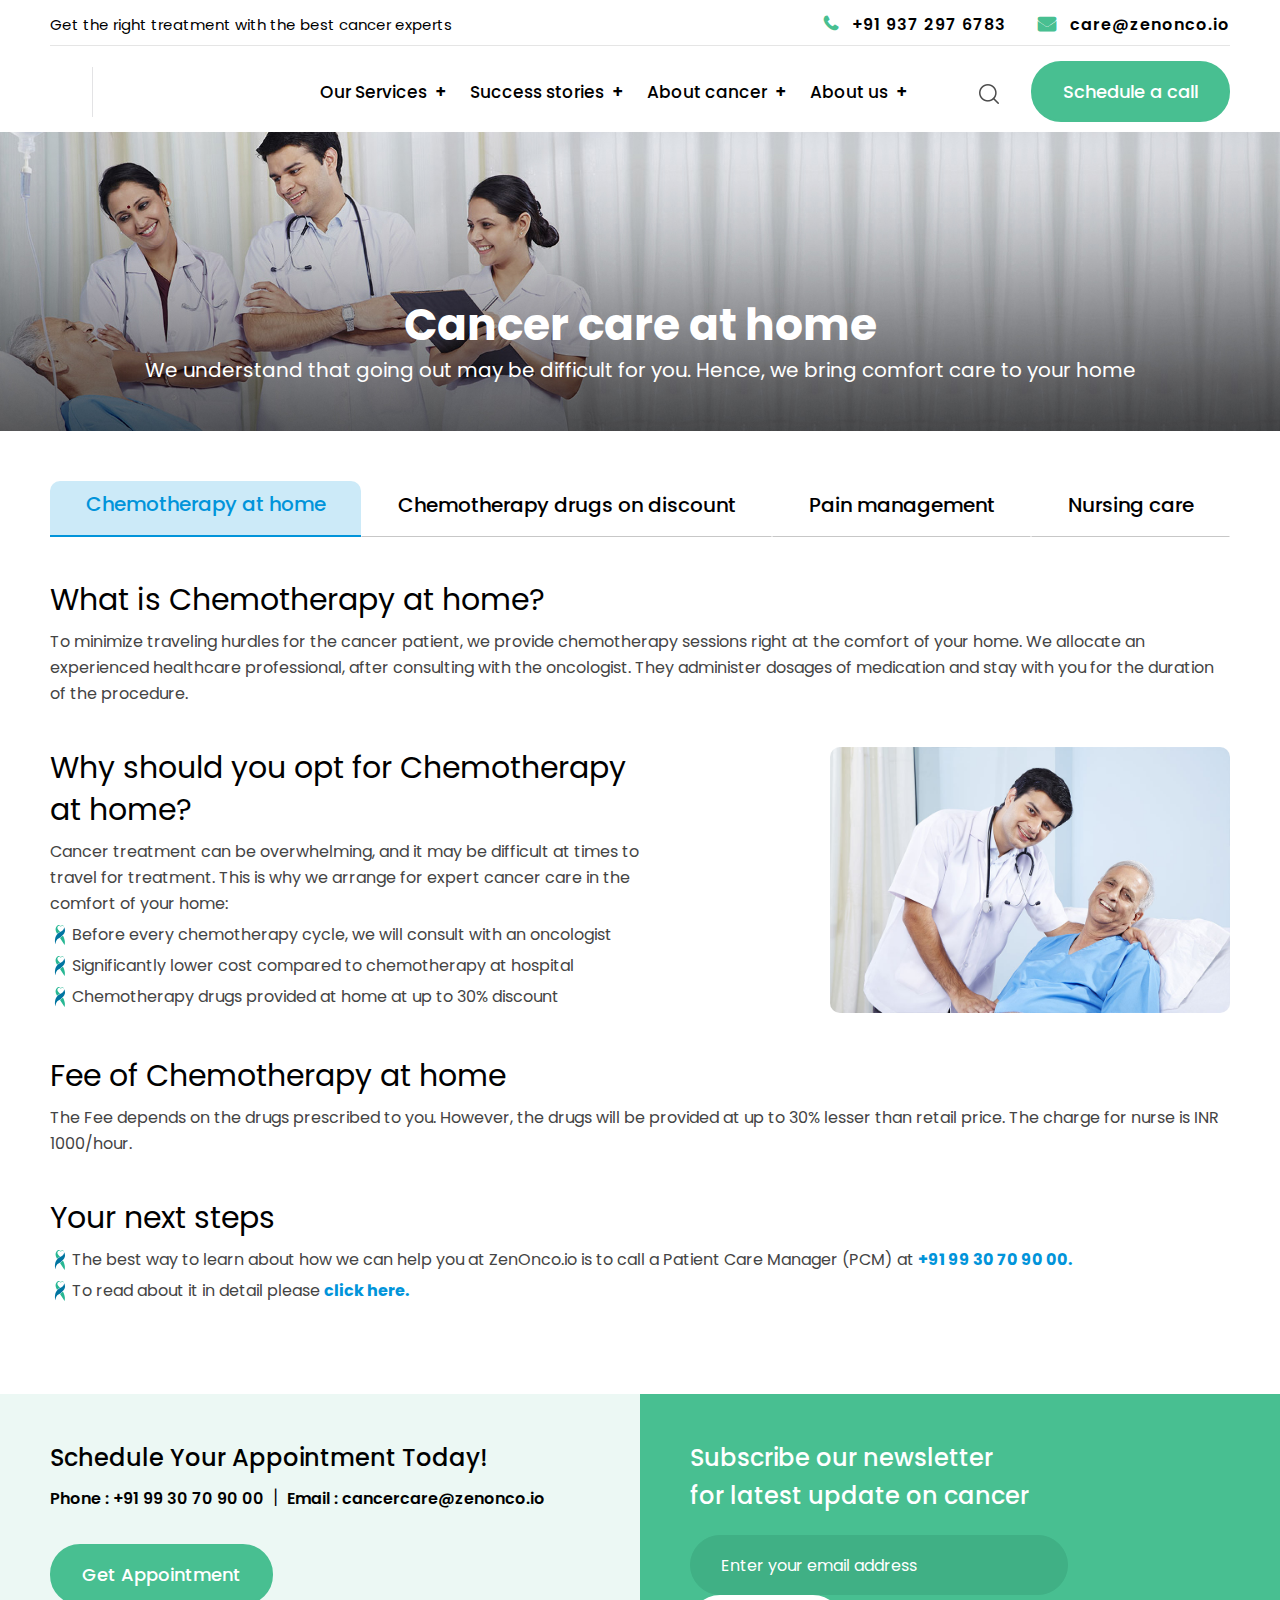
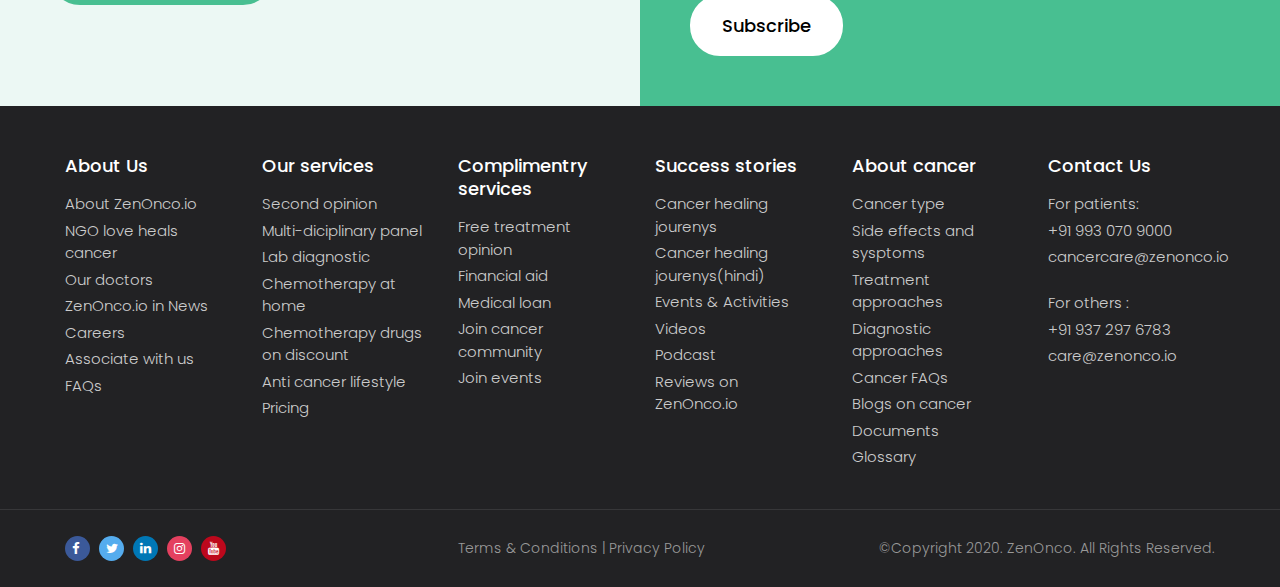
==== commit 2fc8da72: "Add files via upload" ====
--- a/careathome.html
+++ b/careathome.html
@@ -34,7 +34,7 @@
         <div class="navigation">          
             <nav class="navbar navbar-expand-lg navbar-light main-menu">
               <a class="navbar-brand" href="#">
-                <img src="images/ZenOnco.png" alt="" />
+                <img src="images/Logo.svg" alt="" />
               </a>
               <button
                 class="navbar-toggler ml-auto"
@@ -51,23 +51,144 @@
               <div class="collapse navbar-collapse" id="navbarSupportedContent">
                 <ul class="navbar-nav ml-auto">
                   <li class="nav-item dropdown">
-                      <a class="nav-link dropdown-toggle" href="#" dropdown-toggle" href="#" id="navbarDropdown" role="button" data-toggle="dropdown" aria-haspopup="true" aria-expanded="false">OUR SERVICES</a>
-                   <!--    <div class="dropdown-menu" aria-labelledby="navbarDropdown">
-                          <a class="dropdown-item" href="#">Action</a>
-                          <a class="dropdown-item" href="#">Another action</a>
-                          <div class="dropdown-divider"></div>
-                          <a class="dropdown-item" href="#">Something else here</a>
-                      </div> --> 
+                      <a class="nav-link dropdown-toggle" href="#" dropdown-toggle" href="#" id="servicesDropdown" role="button" data-toggle="dropdown" aria-haspopup="true" aria-expanded="false">Our Services</a>
+                      <ul class="dropdown-menu first-layer" aria-labelledby="servicesDropdown">
+                          <li>
+                            <a class="dropdown-item has-menu" href="#">Second Opinion</a>
+                            <ul class="submenu dropdown-menu">
+                                <li><a class="dropdown-item" href="">Video consultation</a></li>
+                                <li><a class="dropdown-item" href="">Physical consultation</a></li>
+                                <li><a class="dropdown-item" href="">Multidisciplinary tumor board review</a></li>
+                            </ul>  
+                          </li>    
+                          <li>
+                            <a class="dropdown-item has-menu" href="#">Lab diagnostics</a>
+                            <ul class="submenu dropdown-menu">
+                                <li><a class="dropdown-item" href="">Blood test</a></li>
+                                <li><a class="dropdown-item" href="">Imaging test</a></li>
+                                <li><a class="dropdown-item" href="">Biopsy</a></li>
+                                <li><a class="dropdown-item" href="">Other test</a></li>
+                            </ul>  
+                          </li> 
+                          <li>
+                            <a class="dropdown-item has-menu" href="#">Care at home</a>
+                            <ul class="submenu dropdown-menu">
+                                <li><a class="dropdown-item" href="">Chemotherapy at home</a></li>
+                                <li><a class="dropdown-item" href="">Chemotherapy drugs on discount</a></li>
+                                <li><a class="dropdown-item" href="">Pain management</a></li>
+                                <li><a class="dropdown-item" href="">Nursing care</a></li>
+                                <li><a class="dropdown-item" href="">Second Opinion</a></li>
+                            </ul> 
+                            </li>
+                          <li>
+                            <a class="dropdown-item has-menu" href="#">Anti cancer lifestyle</a>
+                            <ul class="submenu dropdown-menu">
+                                <li><a class="dropdown-item" href="">Anti cancer diet</a></li>
+                                <li><a class="dropdown-item" href="">Anti cancer supplements</a></li>
+                                <li><a class="dropdown-item" href="">Physiotherapy</a></li>
+                                <li><a class="dropdown-item" href="">Emotional wellness</a></li>
+                                <li><a class="dropdown-item" href="">Energy therapies</a></li>
+                            </ul> 
+                        </li>
+                          <li>
+                            <a class="dropdown-item has-menu" href="#">Financial help</a>
+                            <ul class="submenu dropdown-menu">
+                                <li><a class="dropdown-item" href="">Guidance on call</a></li>
+                                <li><a class="dropdown-item" href="">Free treatment opinion</a></li>
+                                <li><a class="dropdown-item" href="">Government / NGO grants</a></li>
+                                <li><a class="dropdown-item" href="">Medical loans</a></li>
+                                <li><a class="dropdown-item" href="">Chemo drugs on discount</a></li>
+                            </ul> 
+                        </li>
+                        <li>
+                            <a class="dropdown-item has-menu" href="#">Join community</a>
+                            <ul class="submenu dropdown-menu">
+                                <li><a class="dropdown-item" href="">Join cancer community</a></li>
+                                <li><a class="dropdown-item" href="">Join events</a></li>
+                            </ul> 
+                        </li>
+                      </ul> 
                   </li>
-                  <li class="nav-item">
-                    <a class="nav-link active" href="#">SUCCESS STORIES</a>
+                  <li class="nav-item dropdown">
+                    <a class="nav-link dropdown-toggle" href="#" dropdown-toggle" href="#" id="storiesDropdown" role="button" data-toggle="dropdown" aria-haspopup="true" aria-expanded="false">Success stories</a>
+                    <ul class="dropdown-menu first-layer" aria-labelledby="storiesDropdown">
+                        <li>
+                            <a class="dropdown-item" href="#">Cancer healing stories</a>
+                          </li> 
+                          <li>
+                            <a class="dropdown-item" href="#">Cancer healing stories (in Hindi)</a> 
+                          </li>  
+                          <li>
+                            <a class="dropdown-item" href="#">Events & Activities</a>
+                          </li> 
+                          <li>
+                            <a class="dropdown-item" href="#">Videos</a> 
+                          </li>  
+                          <li>
+                            <a class="dropdown-item" href="#">Podcast</a> 
+                          </li>    
+                    </ul>
                   </li>
-                  <li class="nav-item">
-                    <a class="nav-link" href="#">ABOUT CANCER</a>
+                  <li class="nav-item dropdown">
+                    <a class="nav-link dropdown-toggle" href="#" dropdown-toggle" href="#" id="aboutDropdown" role="button" data-toggle="dropdown" aria-haspopup="true" aria-expanded="false">About cancer</a>
+                    <ul class="dropdown-menu first-layer" aria-labelledby="aboutDropdown">
+                        <li>
+                            <a class="dropdown-item" href="#">Cancer types</a>
+                          </li> 
+                          <li>
+                            <a class="dropdown-item" href="#">Symptoms & Side effects</a> 
+                          </li>  
+                          <li>
+                            <a class="dropdown-item" href="#">Treatment approaches</a>
+                          </li> 
+                          <li>
+                            <a class="dropdown-item" href="#">Diagnostic approaches</a> 
+                          </li>   
+                          <li>
+                            <a class="dropdown-item" href="#">Cancer FAQs</a>
+                          </li> 
+                          <li>
+                            <a class="dropdown-item" href="#">Blogs on cancer</a> 
+                          </li>  
+                          <li>
+                            <a class="dropdown-item" href="#">Documents</a>
+                          </li> 
+                          <li>
+                            <a class="dropdown-item" href="#">Terminology</a> 
+                          </li>   
+                    </ul>
                   </li>
-  
-                  <li class="nav-item">
-                    <a class="nav-link" href="#">ABOUT US</a>
+                  <li class="nav-item dropdown">
+                    <a class="nav-link dropdown-toggle" href="#" dropdown-toggle" href="#" id="aboutusDropdown" role="button" data-toggle="dropdown" aria-haspopup="true" aria-expanded="false">About us</a>
+                    <ul class="dropdown-menu first-layer" aria-labelledby="aboutusDropdown">
+                        <li>
+                            <a class="dropdown-item" href="#">About ZenOnco.io</a>
+                          </li> 
+                          <li>
+                            <a class="dropdown-item" href="#">NGO - Love Heals Cancer</a> 
+                          </li>  
+                          <li>
+                            <a class="dropdown-item" href="#">ZenOnco.io in News</a>
+                          </li> 
+                          <li>
+                            <a class="dropdown-item" href="#">Careers</a> 
+                          </li>   
+                          <li>
+                            <a class="dropdown-item" href="#">Associate with us</a> 
+                          </li>
+                          <li>
+                            <a class="dropdown-item" href="#">Contact us</a> 
+                          </li>
+                          <li>
+                            <a class="dropdown-item" href="#">Reviews</a> 
+                          </li>
+                          <li>
+                            <a class="dropdown-item" href="#">FAQs</a> 
+                          </li>
+                          <li>
+                            <a class="dropdown-item" href="#">Pricing</a> 
+                          </li>
+                    </ul>
                   </li>
                 </ul>
                 <ul class="ml-auto">
@@ -77,13 +198,32 @@
                         </a>
                         <button class="btn_common">Schedule a call</button>
                     </li>
+                   <!-- <li class="dropdown search-box-outer">
+                        <a href="#"  id="dropdownMenu3" data-toggle="dropdown" aria-haspopup="true" aria-expanded="true">
+                            <img src="images/icons/Search.png" alt="">
+                        </a>
+                        <ul class="dropdown-menu pull-right search-panel" aria-labelledby="dropdownMenu3"  >
+                            <li class="panel-outer">
+                                <div class="form-container">
+                                    <form method="post" action="blog.html">
+                                        <div class="form-group">
+                                            <input type="search" name="field-name" value="" placeholder="Search...." required="">
+                                            <button type="submit" class="search-btn"><span class="fa fa-search"></span></button>
+                                        </div>
+                                    </form>
+                                </div>
+                            </li>
+                        </ul>
+                        <button class="btn_common">Schedule a call</button>
+                    </li>
+                    -->
                 </ul>
               </div>
             </nav>
         </div>
-    </header>
-    <section class="sec_hero_banner">
-        <img class="hero-banner" src="images/bg-careathome.jpg" alt="">
+      </header>
+    <section class="sec_hero_banner ">
+        <img class="hero-banner banner_care_at" src="images/bg-careathome.jpg" alt="">
         <div class="banner-text wow fadeIn">
             <h2 class="wow fadeInDown" data-wow-duration="2s">Cancer care at home</h2>
             <p class="wow fadeInDown" data-wow-duration="2s">We understand that going out may be difficult for you. Hence, we bring comfort care to your home</p>
@@ -373,6 +513,37 @@
       this.parentNode.insertBefore(section, this);
     };
 </script>
-
+<script>
+    $("a.nav-item").click(function() {
+   var i = $(this).index();
+   /*
+   $("#tabcontent div:not(:eq(" + i + "))").hide();
+   $("#tabcontent div:eq(" + i + ")").fadeIn("slow", "linear");
+   */
+   centerLI(this, 'div#nav-tab');
+   /*
+   $("li").each(function() {
+     $(this).removeClass('active');
+   });
+   $(this).addClass("active");
+   */
+ });
+    function centerLI(target, outer) {
+   var out = $(outer);
+   var tar = $(target);
+   var x = out.width() - 0;
+   var y = tar.outerWidth(true);
+   var z = tar.index();
+   var q = 0;
+   var m = out.find('a.nav-item');
+   for (var i = 0; i < z; i++) {
+     q += $(m[i]).outerWidth(true);
+   }
+   //out.scrollLeft(Math.max(0, q - (x - y)/2));
+   out.animate({
+     scrollLeft: Math.max(0, q - (x - y) / 2)
+   }, 500);
+   }
+</script>
   </body>
 </html>
--- a/css/main.css
+++ b/css/main.css
@@ -111,10 +111,16 @@
   padding: 10px 50px;
 }
 .navigation .btn_common {
-  margin-left: 1rem;
+  margin-left: 1.5rem;
   margin-top: 0;
   background: #48bf91;
   border-color: #48bf91;
+}
+.navigation .btn_common:hover {
+  margin-left: 1.5rem;
+  margin-top: 0;
+  background: #44b388;
+  border-color: #44b388;
 }
 .navbar-light .navbar-nav .nav-link {
   font-family: Poppins-Medium;
@@ -157,17 +163,26 @@
 }
 .navbar-light .navbar-brand {
   max-width: 250px;
+  padding: 5px;
+}
+.navbar-light .navbar-brand:after {
+  content: "";
+  border-right: 1px solid #e3e3e5;
+  margin-left: 2rem;
+  height: 50px;
+  display: inline-block;
+  vertical-align: middle;
 }
 .navbar-brand img {
   max-width: 250px;
 }
 .upper-nav {
   padding: 5px 50px;
-  border-bottom: 1px solid #e5e5e5;
 }
 .upper-nav .navbar {
   padding-left: 0;
   padding-right: 0;
+  border-bottom: 1px solid #e5e5e5;
 }
 .upper-nav p {
   font-family: Poppins-Regular;
@@ -775,7 +790,7 @@
 }
 
 .homewrapper {
-  padding: 50px 100px;
+  padding: 100px;
   text-align: center;
 }
 .homewrapper .title {
@@ -859,10 +874,45 @@
 }
 .sec_care .care-cards {
   background: #fff;
-  padding: 10px;
+  padding: 8px;
   border-radius: 10px;
   max-width: 375px;
   margin: 0 auto;
+  position: relative;
+  top: 0;
+  left: 0;
+}
+.care-overlay {
+  position: absolute;
+  top: 0;
+  bottom: 0;
+  left: 0;
+  right: 0;
+  height: 100%;
+  width: 100%;
+  opacity: 0;
+  transition: 0.75s ease;
+  background-color: #fff;
+  border-radius: 10px;
+}
+.care-overlay-text {
+  position: absolute;
+  top: 50%;
+  left: 50%;
+  transform: translate(-50%, -50%);
+  text-align: left;
+}
+.care-overlay-text ul {
+  list-style: inherit;
+  font-family: Poppins-Medium;
+  font-size: 16px;
+  color: #333;
+}
+.care-overlay-text li {
+  vertical-align: text-top;
+}
+.care-cards:hover .care-overlay {
+  opacity: 0.92;
 }
 .care-cards img {
   border-radius: 10px;
@@ -926,7 +976,7 @@
   width: 60%;
   margin: 0 auto;
   color: #333333;
-  font-size: 16px;
+  font-size: 20px;
 }
 .sec_lifestyle .life-splitter {
   font-size: 20px;
@@ -954,6 +1004,9 @@
   padding: 2rem;
   text-align: left;
 }
+.sec_lifestyle .card-lifestyle .card-lifestyle-info {
+  min-height: 265px;
+}
 .card-lifestyle-info h4 {
   font-family: Poppins-SemiBold;
   font-size: 24px;
@@ -983,22 +1036,33 @@
   color: #fff;
 }
 .sec_talk_warriors {
-  background: url("../images/Talk-to-Cancer-Warriors.jpg") no-repeat;
+  height: 400px;
+}
+.sec_talk_warriors .parallax {
+  position: absolute;
+  left: 0;
+  right: 0;
+  background-image: url("../images/Talk-to-Cancer-Warriors.jpg");
+  background-attachment: fixed;
+  background-repeat: no-repeat;
   background-size: cover;
-  padding: 120px 100px;
+  height: 400px;
 }
 .sec_talk_warriors .joincommunity {
   margin-left: 40%;
+  margin-top: 5rem;
+  margin-bottom: 3rem;
 }
 .sec_talk_warriors h4 {
   font-size: 50px;
   font-family: "Alex Brush", cursive;
+
   margin-bottom: 1.75rem;
 }
 
 .sec_talk_warriors h2 {
-  font-size: 60px;
-  font-family: Poppins-Regular;
+  font-size: 48px;
+  font-family: Poppins-Medium;
   margin-bottom: 2rem;
 }
 .sec_talk_warriors p {
@@ -1015,9 +1079,19 @@
   border: 1px solid #fff;
   -webkit-appearance: none;
   appearance: none;
-  color: #0194da !important;
+  color: #0194da;
   border-radius: 30px;
   padding: 16px 32px;
+  transition: all 300ms ease;
+}
+.sec_talk_warriors .btn-joincomm:hover {
+  border-color: #0194da;
+  background: #0194da;
+  color: #fff;
+}
+.all-abt-blocks {
+  max-width: 1400px;
+  margin: 0 auto;
 }
 .all-abt-block {
   margin-bottom: 1rem;
@@ -1034,7 +1108,7 @@
 .all-abt-block select {
   width: 80%;
   text-align: center;
-  background: #1b8ec5;
+  background: rgba(0, 0, 0, 0.1);
   background-image: url("../images/icons/arrow-white.png");
   background-position: right 25px center;
   background-repeat: no-repeat;
@@ -1057,7 +1131,7 @@
   text-align: center;
 }
 .sec_all_about .title {
-  margin-bottom: 2.5rem;
+  margin-bottom: 3rem;
 }
 .sec_service .service_cont {
   max-width: 1200px;
@@ -1072,12 +1146,15 @@
 .card-service {
   box-shadow: 1.69px 3.625px 65px 0px rgba(0, 0, 0, 0.1);
   margin-bottom: 1.5rem;
+  border-radius: 10px;
+  overflow: hidden;
 }
 .card-service .service-img {
   width: 100%;
   border-top-right-radius: 10px;
   border-top-left-radius: 10px;
 }
+
 .service-info {
   padding: 1.5rem;
   background: #fff;
@@ -1157,12 +1234,12 @@
   margin-top: 2rem;
   transition: all 500ms ease;
 }
-/*
+
 .btn_common:hover {
-  color: #0194da;
-  background: #fff;
-}
-*/
+  color: #fff;
+  background: #018acc;
+}
+
 .btn_common_inverse {
   display: inline-block;
   font-family: Poppins-Medium;
@@ -1200,9 +1277,12 @@
   margin-bottom: 0;
 }
 .sec_survivor_stories .btn_common {
-  margin-top: 1rem;
   background: #48bf91;
   border-color: #48bf91;
+}
+.sec_survivor_stories .btn_common:hover {
+  background: #44b388;
+  border-color: #44b388;
 }
 .sec_survivor_stories .owl-carousel {
   max-width: 1400px;
@@ -1261,6 +1341,19 @@
 .owl-dots {
   display: none;
 }
+.owl-carousel .owl-nav button.owl-prev img {
+  vertical-align: top;
+  width: 20px;
+  margin-top: 8px;
+  margin-left: -5px;
+}
+.owl-carousel .owl-nav button.owl-next img {
+  vertical-align: top;
+  width: 20px;
+  margin-top: 8px;
+  margin-right: -5px;
+}
+
 /* END*/
 .storiesCarousel {
   color: #222222;
@@ -1271,7 +1364,7 @@
   border: none;
   background: transparent;
   margin: 0 auto;
-  margin-bottom: 1rem;
+  margin-bottom: 2rem;
 }
 .slider-card-body {
   padding: 1.25rem;
@@ -1311,9 +1404,11 @@
   background: #fff;
 }
 .slider-card:hover .card-wrapper {
-  box-shadow: 0 1px 4px 0 rgba(0, 0, 0, 0.2);
-}
-
+  box-shadow: 0px 5px 38px 0px rgba(0, 0, 0, 0.15);
+}
+.sec_survivor_stories .slider-card-body-info {
+  min-height: 120px;
+}
 .slider-btn {
   display: inline-block;
   font-family: Poppins-Medium;
@@ -1327,13 +1422,14 @@
   transition: all 500ms ease;
   margin-right: 5px;
 }
+
+.slider-btn:hover {
+  background: #0194da;
+  border-color: #0194da;
+  color: #fff !important;
+}
+
 /*
-
-.slider-btn:hover {
-  background: #1fb995;
-  border-color: #1fb995;
-  color: #fff;
-}
 .slider-btn-invers {
   background: #1fb995;
   border: 2px solid #1fb995;
@@ -1359,6 +1455,7 @@
 .sec_blogs_stories .slider-card {
   max-width: 400px;
   margin: 0 auto;
+  margin-bottom: 2rem;
 }
 .sec_blogs_stories .slider-card-body {
   text-align: left;
@@ -1376,9 +1473,12 @@
   background: #48bf91;
   border-color: #48bf91;
 }
-
+.sec_blogs_stories .btn_common:hover {
+  background: #44b388;
+  border-color: #44b388;
+}
 .sec_reviews {
-  background: #eefaff;
+  background: #fff;
 }
 .sec_reviews .review-quote {
   max-width: 36px !important;
@@ -1400,6 +1500,10 @@
   border-color: #48bf91;
   width: 150px;
 }
+.sec_reviews .btn_common:hover {
+  background: #44b388;
+  border-color: #44b388;
+}
 .sec_reviews .slider-desc {
   color: #fff;
   font-family: Poppins-Italic;
@@ -1464,8 +1568,12 @@
 .sec_join_class .slider-card {
   max-width: 400px;
 }
+.sec_join_class .slider-sub-title {
+  color: #000;
+}
 .sec_join_class .slider-title {
   margin-bottom: 5px;
+  color: #000;
 }
 .sec_join_class .slider-title:last-of-type {
   margin-bottom: 1.5rem;
@@ -1479,6 +1587,11 @@
   border-color: #fff;
   padding: 10px 30px;
   width: 150px;
+}
+.sec_join_class .btn_common_inverse:hover {
+  border-color: #0194da;
+  background: #0194da;
+  color: #fff;
 }
 .sec_join_class .card-wrapper {
   border-radius: 10px;
@@ -1515,7 +1628,8 @@
   margin-top: 1rem;
 }
 .sec_diag_test .btn_common_inverse:hover {
-  border-color: #fff;
+  background: #00adff;
+  color: #fff;
 }
 .card-diag-test .test-link {
   display: grid;
@@ -1564,7 +1678,7 @@
   width: 100%;
   color: #999999;
   border-radius: 30px;
-  border: 1px solid #fff;
+  border: 1px solid #0194da;
   -webkit-appearance: none;
   -moz-appearance: none;
   appearance: none;
@@ -1606,6 +1720,7 @@
 .assist-blocks [class*="col-"] {
   padding: 0px;
 }
+
 .sec_assitance .title {
   color: #0194da;
   font-family: Poppins-Medium;
@@ -1621,6 +1736,10 @@
   display: flex;
   text-align: left;
   margin-bottom: 2.5rem;
+  border-right: 1px solid #d7dfe6;
+}
+.sec_assitance .assist-blocks:last-child {
+  border-right: none;
 }
 .sec_assitance .btn_common {
   font-size: 16px;
@@ -1659,6 +1778,10 @@
 .sec_multi_disc .para {
   font-size: 18px;
 }
+.sec_multi_disc .multi-board {
+  max-width: 1400px;
+  margin: 0 auto;
+}
 .multi-board-card .multi-board-img {
   margin-bottom: 10px;
 }
@@ -1676,7 +1799,7 @@
   margin-bottom: 0px;
 }
 .multi-board-card p:last-of-type {
-  margin-bottom: 20px;
+  margin-bottom: 24px;
 }
 .multi-board-card .multi-links {
   background: #fff;
@@ -1689,17 +1812,28 @@
   padding: 16px;
   color: #0194da;
   position: relative;
-}
+  transition: all 500ms ease;
+}
+.multi-board-card .multi-links:hover {
+  background: #00adff;
+  color: #fff;
+}
+
 .multi-board-card .multi-links:after {
   content: url("../images/icons/arrow-blue.png");
   position: absolute;
   right: 25px;
   padding-top: 2px;
 }
+.multi-board-card .multi-links:hover:after {
+  content: url("../images/icons/arrow-blue-inverse.png");
+}
 .multi-board-card .multi-links.download:after {
   content: url("../images/icons/download.png");
 }
-
+.multi-board-card .multi-links.download:hover:after {
+  content: url("../images/icons/download-inverse.png");
+}
 .sec_rep_fil {
   background: #002a3e;
 }
@@ -1708,8 +1842,10 @@
   font-family: Poppins-Regular;
   font-size: 16px;
   color: #fff;
-  min-height: 45px;
+  min-height: 30px;
   padding-left: 10px;
+  margin-bottom: 0px;
+  line-height: 1;
 }
 ._1_copy {
   position: absolute;
@@ -1759,11 +1895,18 @@
   background: #fff;
   color: #000;
   border-color: #fff;
-}
-
+  margin-bottom: 3rem;
+  padding: 15px 40px;
+  margin-top: 3rem;
+}
+.sec_rep_fil .btn_common:hover {
+  border-color: #0194da;
+  background: #0194da;
+  color: #fff;
+}
 .sec_search {
   background: #48bf91;
-  padding: 25px;
+  padding: 40px 25px;
   text-align: center;
 }
 .sec_search .search-box {
@@ -1780,7 +1923,7 @@
   color: #666666;
   font-family: Poppins-Light;
   font-size: 16px;
-  padding: 12px;
+  padding: 18px;
   width: 100%;
 }
 .search-box input::-webkit-input-placeholder,
@@ -1817,7 +1960,7 @@
   width: calc(100% - 35px);
 }
 .sec_home_banner {
-  background: linear-gradient(to bottom, rgba(0, 0, 0, 0.1), rgba(0, 0, 0, 0.1)),
+  background: linear-gradient(to bottom, rgba(0, 0, 0, 0.2), rgba(0, 0, 0, 0.2)),
     url("../images/Banners-copy.jpg") no-repeat;
   background-size: cover;
   width: 100%;
@@ -1840,19 +1983,38 @@
   padding: 15px !important;
   align-self: center;
 }
+/*
 .home-box img {
   margin-bottom: 1rem;
+}
+*/
+.home-box img {
+  margin-bottom: 1rem;
+  width: 100px;
+  height: 100px;
+  object-fit: contain;
+}
+.home-box h3:first-child {
+  margin-top: 5rem;
+}
+.home-box h3 {
+  font-family: Poppins-Medium;
+  font-size: 34px;
+  line-height: 1;
 }
 .home-box h4 {
   font-family: Poppins-Bold;
   color: #ffffff;
   font-size: 65px;
+  margin-bottom: 0;
+  line-height: 1;
 }
 .home-box p {
   font-family: Poppins-Regular;
   color: #fff;
   font-size: 28px;
   margin-bottom: 0px;
+  line-height: 1.25;
 }
 
 .frm-home h4 {
@@ -1876,6 +2038,11 @@
   width: 100%;
   margin-bottom: 10px;
 }
+.frm-home input:focus,
+.diag-frm input:focus {
+  background: #fff;
+  border-color: #0194da;
+}
 .frm-home .tandc,
 .diag-frm .tandc {
   font-family: Poppins-Regular;
@@ -1900,7 +2067,7 @@
   width: 100%;
   font-family: Poppins-SemiBold;
   font-size: 18px;
-  margin-top: 1rem;
+  margin-top: 0;
   padding: 15px 25px;
 }
 .sec_home_banner [class*="col-"] {
@@ -1922,16 +2089,18 @@
   font-family: Poppins-Medium;
   font-size: 18px;
   width: 300px;
-  background: #0194da;
+  background: #fff;
   border: 2px solid #0194da;
-  color: #fff;
+  color: #0194da;
   padding: 16px 30px;
   border-top-left-radius: 30px;
   border-bottom-left-radius: 30px;
   transition: all 500ms ease;
   position: relative;
-}
-.sec_sec_opinion .btn-opinion:before {
+  margin-right: -4px;
+}
+/*
+.sec_sec_opinion .btn-opinion .active:before {
   content: "";
   border-left: 20px solid transparent;
   border-top: 20px solid #0194da;
@@ -1939,8 +2108,24 @@
   bottom: -20px;
   position: absolute;
   z-index: 1;
-  left: 50%;
-}
+  left: calc(50% - 20px);
+}
+*/
+.sec_sec_opinion .btn-opinion.active {
+  background: #0194da;
+  color: #fff;
+}
+.sec_sec_opinion .btn-opinion.active:before {
+  content: "";
+  border-left: 10px solid transparent;
+  border-top: 10px solid #0194da;
+  border-right: 10px solid transparent;
+  bottom: -10px;
+  position: absolute;
+  z-index: 1;
+  left: calc(50% - 10px);
+}
+
 .sec_sec_opinion .btn-opinion.inverse {
   border-top-left-radius: 0px;
   border-bottom-left-radius: 0px;
@@ -1949,37 +2134,45 @@
   background: #fff;
   color: #0076be;
 }
+.sec_sec_opinion .btn-opinion.inverse.active {
+  background: #0194da;
+  color: #fff;
+}
+/*
 .sec_sec_opinion .btn-opinion.inverse:before {
   border: none;
 }
-
+*/
 .sec_sec_opinion .card-wrapper {
   border: 1px solid #eee;
   border-radius: 4px;
   max-width: 315px;
 }
+
 .sec_sec_opinion .slider-sub-title {
   font-family: Poppins-Regular;
   font-size: 20px;
   color: #0076be;
+  margin-bottom: 0px;
 }
 .sec_sec_opinion .title-deg {
   font-family: Poppins-Medium;
-  color: #0ea481;
+  color: #48bf91;
   font-size: 16px;
   margin-bottom: 0.5rem;
 }
+
 .sec_sec_opinion .title-exp {
   font-family: Poppins-Regular;
   color: #666666;
   font-size: 15px;
-  margin-bottom: 12px;
+  margin-bottom: 20px;
 }
 
 .sec_sec_opinion .slider-btn {
   font-size: 14px;
   padding: 8px 16px;
-  color: #333333 !important;
+  color: #333333;
   width: 160px;
 }
 
@@ -1987,21 +2180,27 @@
   padding: 1.25rem;
   padding-bottom: 0px;
 }
+.sec_sec_opinion .slider-card-img img {
+  width: 220px !important;
+  margin: 0 auto;
+}
 
 .sec_sec_opinion .btn_common {
   background: #48bf91;
   border-color: #48bf91;
-  margin-top: 10px;
+  margin-top: 40px;
   padding: 10px 20px;
   width: 150px;
 }
 .sec_sec_opinion .btn_common:hover {
   color: #fff;
+  background: #44b388;
+  border-color: #44b388;
 }
 .sec_sec_opinion .opinionCarousel {
   max-width: 1400px;
   margin: 0 auto;
-  margin-top: 5rem;
+  margin-top: 4rem;
 }
 .sec_events {
   background: #f2f2f2;
@@ -2040,15 +2239,17 @@
 
 .sec_events .class-tag p:first-child,
 .sec_join_class .class-tag p:first-child {
-  font-family: Poppins-Bold;
+  font-family: Poppins-SemiBold;
   font-size: 20px;
   line-height: 1.25;
+  letter-spacing: 2px;
 }
 .sec_events .class-tag p:last-child,
 .sec_join_class .class-tag p:last-child {
   font-family: Poppins-SemiBold;
   font-size: 16px;
   line-height: 1.25;
+  etter-spacing: 0.08em;
 }
 .event-card-img img {
   border-top-right-radius: 10px;
@@ -2149,6 +2350,9 @@
   padding: 50px 50px 50px 200px;
   color: #000000;
 }
+.sec_subscribe .newsletter_cont .title {
+  margin-bottom: 10px;
+}
 .newsletter_cont .news-link {
   font-family: Poppins-SemiBold;
   color: #000000;
@@ -2163,6 +2367,10 @@
   display: block;
   background: #48bf91;
   border-color: #48bf91;
+}
+.newsletter_cont .btn_common:hover {
+  background: #44b388;
+  border-color: #44b388;
 }
 .sec_subscribe .apnmnt_cont {
   padding: 50px 50px 50px 100px;
@@ -2187,13 +2395,21 @@
   border-radius: 30px;
   margin-right: 1rem;
 }
+.frm-subs input::-webkit-input-placeholder,
+.frm-subs input::placeholder {
+  color: #fff;
+}
 .frm-subs .btn_common {
   margin-top: 0px;
   color: #000;
   background: #fff;
   border-color: #fff;
 }
-
+.frm-subs .btn_common:hover {
+  background: #0194da;
+  color: #fff;
+  border-color: #0194da;
+}
 .sec_subscribe .title {
   font-family: Poppins-Medium;
   font-size: 30px;
@@ -2251,8 +2467,7 @@
   width: 100%;
   margin-bottom: 2.5rem;
 }
-.info-block {
-}
+
 .info-title {
   font-family: Poppins-Regular;
   font-size: 30px;
@@ -2319,6 +2534,25 @@
   border-bottom: 2px solid #0194da;
   background: #cceaf8;
 }
+.sec_footer_buttons {
+  bottom: 0;
+  padding: 2rem;
+  text-align: center;
+}
+.sec_footer_buttons .row {
+  max-width: 1140px;
+  margin: 0 auto;
+}
+.sec_footer_buttons [class*="col-"] {
+  max-width: 380px;
+  margin-top: 0px;
+}
+
+.sec_footer_buttons .btn_common {
+  width: 100%;
+  max-width: 380px;
+  margin: 0 auto;
+}
 
 @media screen and (min-width: 1600px) {
   .event-box {
@@ -2340,18 +2574,17 @@
   .home-frm-wrapper {
     margin-left: 0%;
   }
+
   .home-box {
     display: none;
   }
+
   .sec_stories,
   .storires-cards,
   .sec_events {
     padding: 20px 50px;
   }
 
-  .sec_talk_warriors {
-    padding: 70px 25px;
-  }
   .sec_talk_warriors h4 {
     font-size: 40px;
     margin-bottom: 1rem;
@@ -2433,9 +2666,7 @@
   .multi-board-card .multi-board-img {
     width: 150px;
   }
-  .btn_common {
-    padding: 12px 24px;
-  }
+
   .slider-title {
     font-size: 20px;
   }
@@ -2444,6 +2675,9 @@
   }
   .sec_multidisc {
     padding: 50px;
+  }
+  .rep-filter p {
+    margin-bottom: 10px;
   }
 }
 @media screen and (max-width: 1280px) {
@@ -2589,6 +2823,9 @@
   }
   .info-block .info-img {
     max-width: 320px;
+  }
+  .sec_assitance .assist-blocks {
+    border-right: none;
   }
 }
 @media screen and (max-width: 767px) {
@@ -2875,3 +3112,18 @@
   display: inline-block;
   padding: 10px 16px;
 }
+
+.proddet-parallax-outer {
+  height: 400px;
+}
+.proddet-parallax {
+  position: absolute;
+  left: 0;
+  right: 0;
+  background-image: url("../images/bg-review-1.jpg");
+  background-attachment: fixed;
+  background-position: 50%;
+  background-repeat: no-repeat;
+  background-size: cover;
+  height: auto;
+}
